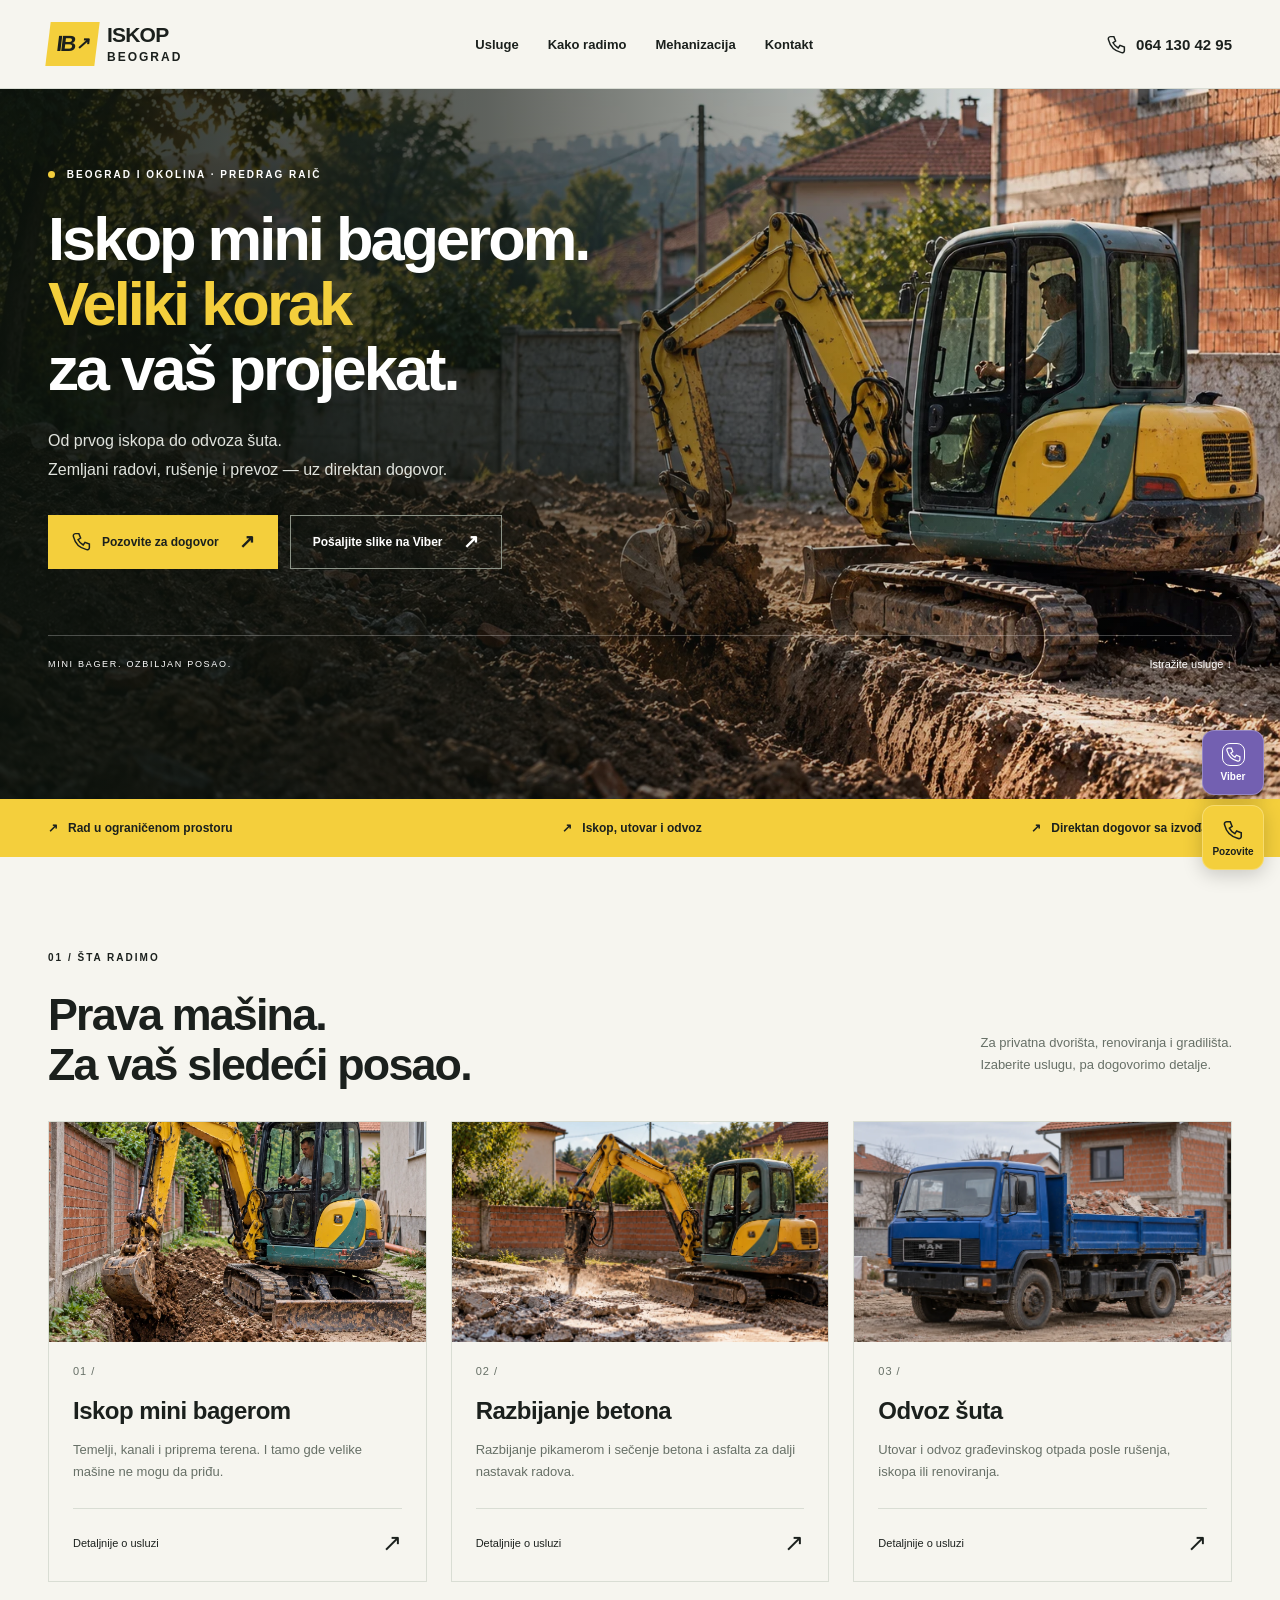
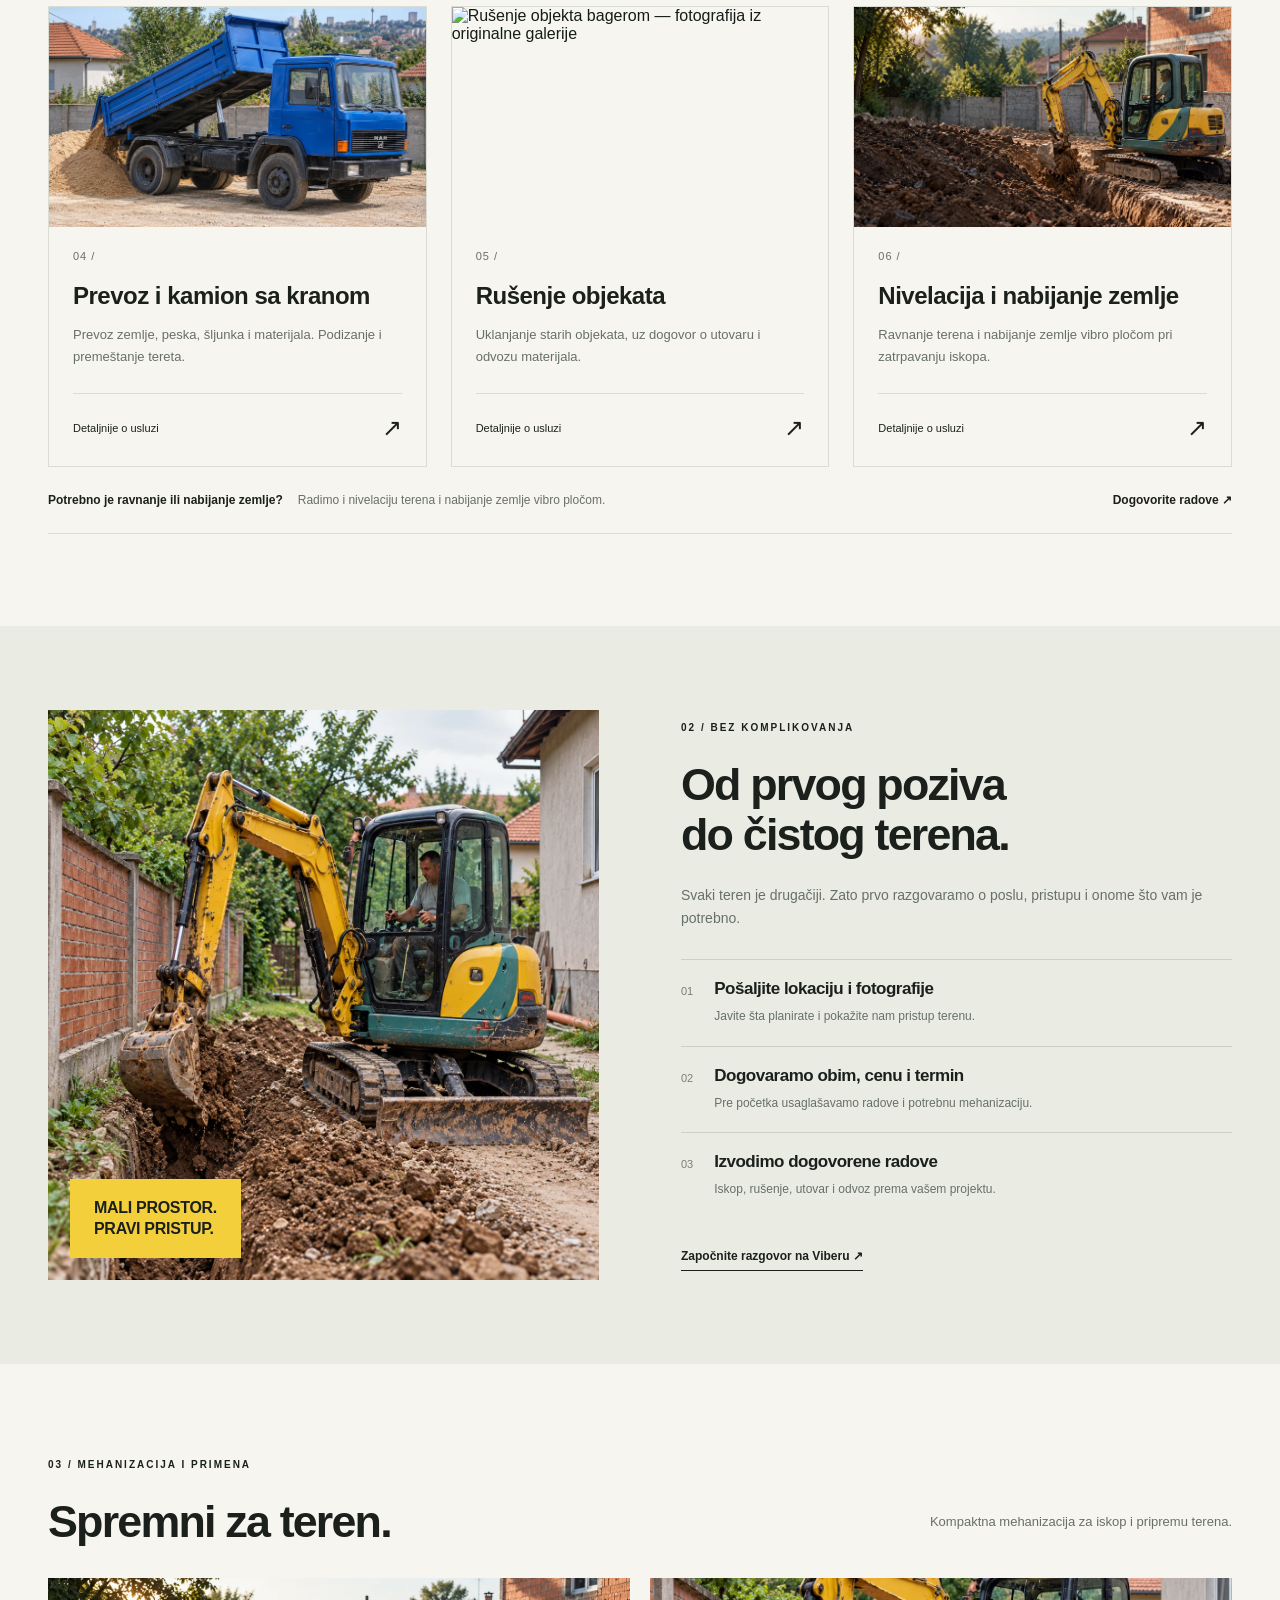
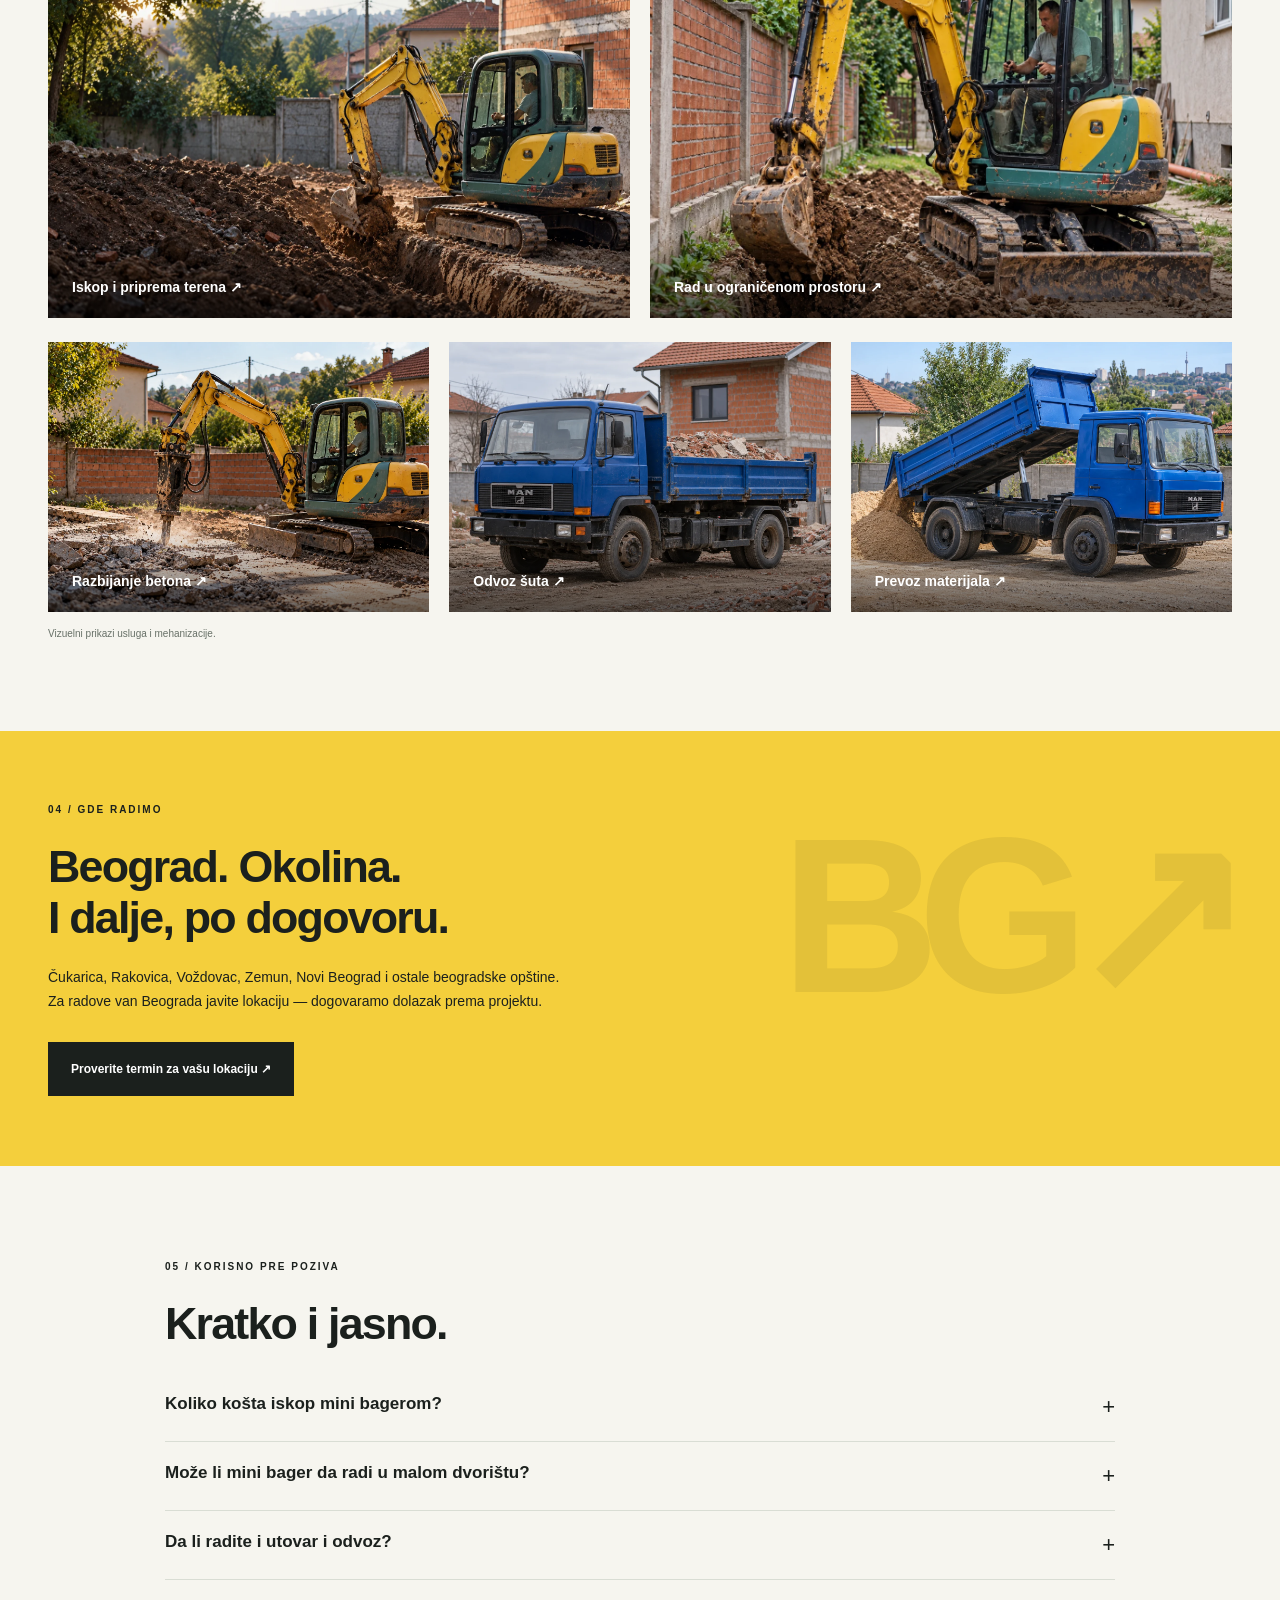
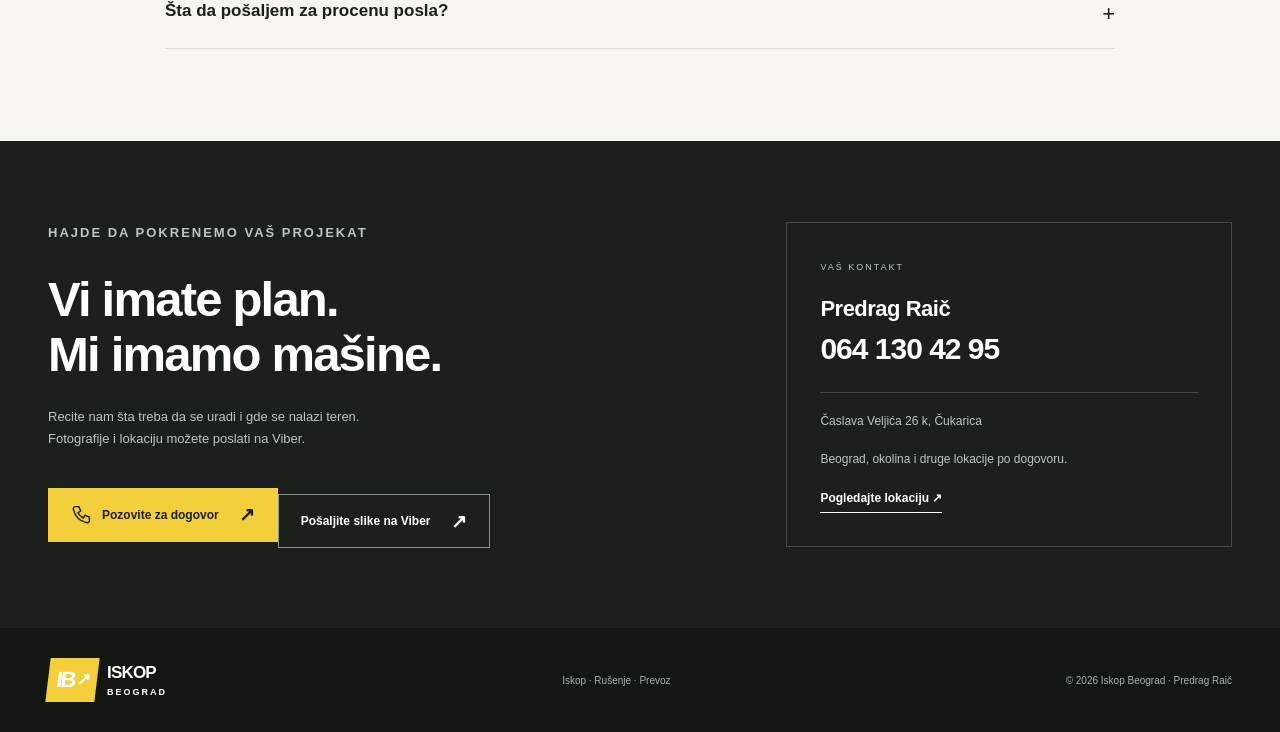
==== index.html @ fbf15d19 "Add complete Iskop Beograd website with service pages and equipment imagery" ====
<!doctype html><html lang="sr-Latn"><head><meta charset="UTF-8"><meta name="viewport" content="width=device-width,initial-scale=1"><meta name="theme-color" content="#181b19"><title>Iskop mini bagerom Beograd | Rušenje i odvoz šuta</title><meta name="description" content="Iskop mini bagerom, rušenje, razbijanje betona, odvoz šuta i prevoz. Predrag Raič — Beograd i okolina. Pozovite 064 130 42 95."><meta property="og:title" content="Iskop mini bagerom Beograd | Rušenje i odvoz šuta"><meta property="og:description" content="Iskop mini bagerom, rušenje, razbijanje betona, odvoz šuta i prevoz. Predrag Raič — Beograd i okolina. Pozovite 064 130 42 95."><meta property="og:type" content="website"><link rel="icon" href="./assets/favicon.svg" type="image/svg+xml"><link rel="stylesheet" href="./style.css"><script src="./app.js" defer></script><script type="application/ld+json">{"@context": "https://schema.org", "@type": "GeneralContractor", "name": "Iskop Beograd — Predrag Raič", "telephone": "+381641304295", "address": {"@type": "PostalAddress", "streetAddress": "Časlava Veljića 26 k", "addressLocality": "Beograd", "addressCountry": "RS"}, "areaServed": ["Beograd", "Okolina Beograda"], "description": "Iskop mini bagerom, rušenje, razbijanje betona, odvoz šuta i prevoz."}</script><link rel="canonical" href="https://emileros1971-blip.github.io/iskopbeograd/"><meta property="og:url" content="https://emileros1971-blip.github.io/iskopbeograd/"><meta property="og:image" content="https://emileros1971-blip.github.io/iskopbeograd/assets/iskop-hero.webp"></head><body><a class="skip" href="#main">Pređi na sadržaj</a><header><div class="wrap nav"><a class="logo" href="./" aria-label="Iskop Beograd — početna"><span class="mark">IB<span>↗</span></span><span>ISKOP<span>BEOGRAD</span></span></a><nav aria-label="Glavna navigacija"><a href="./#usluge">Usluge</a><a href="./#pristup">Kako radimo</a><a href="./#galerija">Mehanizacija</a><a href="./#kontakt">Kontakt</a></nav><a class="navphone" href="tel:+381641304295"><svg viewBox="0 0 24 24" fill="none" stroke="currentColor" stroke-width="1.7" aria-hidden="true"><path d="M5 3h4l2 5-3 2a15 15 0 0 0 6 6l2-3 5 2v4c0 2-2 3-4 2C9 19 5 15 3 7c-1-2 0-4 2-4Z"/></svg> 064 130 42 95</a><button class="menu" aria-expanded="false" aria-label="Otvori meni">☰</button></div></header><main id="main"><section class="hero"><img class="heroimg" src="./assets/iskop-hero.webp" alt="Žuti mini bager na terenu uz kuću od cigle" fetchpriority="high" width="1536" height="1024"><div class="heroshade"></div><div class="wrap herocopy"><p class="eyebrow"><span class="dot"></span> BEOGRAD I OKOLINA · PREDRAG RAIČ</p><h1>Iskop mini bagerom.<br><em>Veliki korak</em><br>za vaš projekat.</h1><p class="herodesc">Od prvog iskopa do odvoza šuta.<br>Zemljani radovi, rušenje i prevoz — uz direktan dogovor.</p><div class="actions"><a class="btn yellow" href="tel:+381641304295"><svg viewBox="0 0 24 24" fill="none" stroke="currentColor" stroke-width="1.7" aria-hidden="true"><path d="M5 3h4l2 5-3 2a15 15 0 0 0 6 6l2-3 5 2v4c0 2-2 3-4 2C9 19 5 15 3 7c-1-2 0-4 2-4Z"/></svg> Pozovite za dogovor <span>↗</span></a><a class="btn outline" href="viber://chat?number=%2B381641304295">Pošaljite slike na Viber <span>↗</span></a></div><div class="herobottom"><span>MINI BAGER. OZBILJAN POSAO.</span><a href="#usluge">Istražite usluge ↓</a></div></div></section><div class="trust"><div class="wrap"><span>↗ &nbsp; Rad u ograničenom prostoru</span><span>↗ &nbsp; Iskop, utovar i odvoz</span><span>↗ &nbsp; Direktan dogovor sa izvođačem</span></div></div><section id="usluge" class="section wrap"><div class="sectionhead"><div><p class="eyebrow">01 / ŠTA RADIMO</p><h2>Prava mašina.<br>Za vaš sledeći posao.</h2></div><p>Za privatna dvorišta, renoviranja i gradilišta.<br>Izaberite uslugu, pa dogovorimo detalje.</p></div><div class="services"><a class="service" href="./iskop-mini-bagerom/"><img class="serviceimage" src="./assets/iskop-detail.webp" alt="Mini bager za iskop u dvorištu" loading="lazy" width="900" height="600"><span class="num">01 /</span><h3>Iskop mini bagerom</h3><p>Temelji, kanali i priprema terena. I tamo gde velike mašine ne mogu da priđu.</p><span class="servicefoot">Detaljnije o usluzi <b>↗</b></span></a><a class="service" href="./rusenje-i-beton/"><img class="serviceimage" src="./assets/razbijanje-betona.webp" alt="Mini bager sa hidrauličnim čekićem za razbijanje betona" loading="lazy" width="900" height="600"><span class="num">02 /</span><h3>Razbijanje betona</h3><p>Razbijanje pikamerom i sečenje betona i asfalta za dalji nastavak radova.</p><span class="servicefoot">Detaljnije o usluzi <b>↗</b></span></a><a class="service" href="./odvoz-suta/"><img class="serviceimage" src="./assets/odvoz-suta.webp" alt="Plavi kiper kamion za odvoz šuta" loading="lazy" width="900" height="600"><span class="num">03 /</span><h3>Odvoz šuta</h3><p>Utovar i odvoz građevinskog otpada posle rušenja, iskopa ili renoviranja.</p><span class="servicefoot">Detaljnije o usluzi <b>↗</b></span></a><a class="service" href="./prevoz-i-kran/"><img class="serviceimage" src="./assets/prevoz-materijala.webp" alt="Plavi MAN kiper pri istovaru peska" loading="lazy" width="900" height="600"><span class="num">04 /</span><h3>Prevoz i kamion sa kranom</h3><p>Prevoz zemlje, peska, šljunka i materijala. Podizanje i premeštanje tereta.</p><span class="servicefoot">Detaljnije o usluzi <b>↗</b></span></a><a class="service" href="./rusenje-objekata/"><img class="serviceimage demolition-original" src="https://www.bagerbeograd.com/wp-content/uploads/2014/03/rusenje-objekata-bagerom.jpg" alt="Rušenje objekta bagerom — fotografija iz originalne galerije" loading="lazy" width="900" height="600"><span class="num">05 /</span><h3>Rušenje objekata</h3><p>Uklanjanje starih objekata, uz dogovor o utovaru i odvozu materijala.</p><span class="servicefoot">Detaljnije o usluzi <b>↗</b></span></a><a class="service" href="./nivelacija-i-nabijanje/"><img class="serviceimage" src="./assets/iskop-hero.webp" alt="Zemljani radovi i priprema terena mini bagerom" loading="lazy" width="900" height="600"><span class="num">06 /</span><h3>Nivelacija i nabijanje zemlje</h3><p>Ravnanje terena i nabijanje zemlje vibro pločom pri zatrpavanju iskopa.</p><span class="servicefoot">Detaljnije o usluzi <b>↗</b></span></a></div><div class="extra"><span>Potrebno je ravnanje ili nabijanje zemlje?</span><p>Radimo i nivelaciju terena i nabijanje zemlje vibro pločom.</p><a href="tel:+381641304295">Dogovorite radove ↗</a></div></section><section id="pristup" class="approach"><div class="wrap approachgrid"><div class="imageframe"><img src="./assets/iskop-detail.webp" alt="Kompaktni mini bager radi na iskopu u dvorištu" loading="lazy" width="1024" height="1024"><span class="imagebadge">MALI PROSTOR.<br>PRAVI PRISTUP.</span></div><div><p class="eyebrow">02 / BEZ KOMPLIKOVANJA</p><h2>Od prvog poziva<br>do čistog terena.</h2><p class="intro">Svaki teren je drugačiji. Zato prvo razgovaramo o poslu, pristupu i onome što vam je potrebno.</p><ol class="steps"><li><span>01</span><div><h3>Pošaljite lokaciju i fotografije</h3><p>Javite šta planirate i pokažite nam pristup terenu.</p></div></li><li><span>02</span><div><h3>Dogovaramo obim, cenu i termin</h3><p>Pre početka usaglašavamo radove i potrebnu mehanizaciju.</p></div></li><li><span>03</span><div><h3>Izvodimo dogovorene radove</h3><p>Iskop, rušenje, utovar i odvoz prema vašem projektu.</p></div></li></ol><a class="textlink" href="viber://chat?number=%2B381641304295">Započnite razgovor na Viberu ↗</a></div></div></section><section id="galerija" class="section wrap gallery"><div class="sectionhead"><div><p class="eyebrow">03 / MEHANIZACIJA I PRIMENA</p><h2>Spremni za teren.</h2></div><p>Kompaktna mehanizacija za iskop i pripremu terena.</p></div><div class="gallerygrid"><figure><button class="zoom" data-image="./assets/iskop-hero.webp" aria-label="Uvećajte sliku mini bagera"><img src="./assets/iskop-hero.webp" alt="Mini bager uz porodičnu kuću" loading="lazy" width="1536" height="1024"><span>Iskop i priprema terena ↗</span></button></figure><figure><button class="zoom" data-image="./assets/iskop-detail.webp" aria-label="Uvećajte sliku radova u dvorištu"><img src="./assets/iskop-detail.webp" alt="Rad mini bagerom u ograničenom prostoru" loading="lazy" width="1024" height="1024"><span>Rad u ograničenom prostoru ↗</span></button></figure><figure><button class="zoom" data-image="./assets/razbijanje-betona.webp" aria-label="Uvećajte: Razbijanje betona"><img src="./assets/razbijanje-betona.webp" alt="Mini bager sa hidrauličnim čekićem" loading="lazy" width="900" height="600"><span>Razbijanje betona ↗</span></button></figure><figure><button class="zoom" data-image="./assets/odvoz-suta.webp" aria-label="Uvećajte: Odvoz šuta"><img src="./assets/odvoz-suta.webp" alt="Plavi MAN kamion sa građevinskim šutom" loading="lazy" width="900" height="600"><span>Odvoz šuta ↗</span></button></figure><figure><button class="zoom" data-image="./assets/prevoz-materijala.webp" aria-label="Uvećajte: Prevoz materijala"><img src="./assets/prevoz-materijala.webp" alt="Plavi MAN kiper sa peskom" loading="lazy" width="900" height="600"><span>Prevoz materijala ↗</span></button></figure></div><small class="caption">Vizuelni prikazi usluga i mehanizacije.</small></section><section class="area"><div class="wrap"><p class="eyebrow">04 / GDE RADIMO</p><h2>Beograd. Okolina.<br>I dalje, po dogovoru.</h2><p>Čukarica, Rakovica, Voždovac, Zemun, Novi Beograd i ostale beogradske opštine.<br>Za radove van Beograda javite lokaciju — dogovaramo dolazak prema projektu.</p><a href="tel:+381641304295" class="btn dark">Proverite termin za vašu lokaciju ↗</a></div><span class="areagraph" aria-hidden="true">BG↗</span></section><section class="section wrap faq"><p class="eyebrow">05 / KORISNO PRE POZIVA</p><h2>Kratko i jasno.</h2><details><summary>Koliko košta iskop mini bagerom?</summary><p>Cena zavisi od obima radova, vrste tla, pristupa terenu i potrebe za odvozom. Pošaljite lokaciju i fotografije ili pozovite Predraga za dogovor.</p></details><details><summary>Može li mini bager da radi u malom dvorištu?</summary><p>Mini bager je namenjen i poslovima u ograničenom prostoru. Pre dogovora proveravamo širinu i visinu prolaza, teren i prostor za rad. Pošaljite fotografije i mere pristupa.</p></details><details><summary>Da li radite i utovar i odvoz?</summary><p>Da. Pored iskopa dogovaramo utovar, odvoz šuta i zemlje, kao i prevoz građevinskog materijala.</p></details><details><summary>Šta da pošaljem za procenu posla?</summary><p>Lokaciju, kratak opis radova, približne dimenzije i fotografije terena i prilaza. Ako postoje posebni zahtevi ili ograničenja, navedite ih u poruci.</p></details></section></main><dialog id="lightbox"><button class="close" aria-label="Zatvorite sliku">×</button><img alt="Uvećan prikaz mehanizacije"></dialog><section id="kontakt" class="contact"><div class="wrap contactgrid"><div><p class="eyebrow">HAJDE DA POKRENEMO VAŠ PROJEKAT</p><h2>Vi imate plan.<br>Mi imamo mašine.</h2><p>Recite nam šta treba da se uradi i gde se nalazi teren.<br>Fotografije i lokaciju možete poslati na Viber.</p><a class="btn yellow" href="tel:+381641304295"><svg viewBox="0 0 24 24" fill="none" stroke="currentColor" stroke-width="1.7" aria-hidden="true"><path d="M5 3h4l2 5-3 2a15 15 0 0 0 6 6l2-3 5 2v4c0 2-2 3-4 2C9 19 5 15 3 7c-1-2 0-4 2-4Z"/></svg> Pozovite za dogovor <span>↗</span></a><a class="btn outline" href="viber://chat?number=%2B381641304295">Pošaljite slike na Viber <span>↗</span></a></div><div class="contactcard"><span>VAŠ KONTAKT</span><h3>Predrag Raič</h3><a class="bigphone" href="tel:+381641304295">064 130 42 95</a><div class="line"></div><p>Časlava Veljića 26 k, Čukarica</p><p>Beograd, okolina i druge lokacije po dogovoru.</p><a class="textlink" target="_blank" rel="noopener" href="https://www.google.com/maps/search/?api=1&query=%C4%8Caslava+Velji%C4%87a+26k+Beograd">Pogledajte lokaciju ↗</a></div></div></section><footer><div class="wrap foot"><a class="logo" href="./" aria-label="Iskop Beograd — početna"><span class="mark">IB<span>↗</span></span><span>ISKOP<span>BEOGRAD</span></span></a><p>Iskop · Rušenje · Prevoz</p><small>© 2026 Iskop Beograd · Predrag Raič</small></div></footer><aside class="floating" aria-label="Brzi kontakt"><a href="viber://chat?number=%2B381641304295" class="viber" aria-label="Pošaljite poruku na Viber"><span class="bubble"><svg viewBox="0 0 24 24" fill="none" stroke="currentColor" stroke-width="1.7" aria-hidden="true"><path d="M5 3h4l2 5-3 2a15 15 0 0 0 6 6l2-3 5 2v4c0 2-2 3-4 2C9 19 5 15 3 7c-1-2 0-4 2-4Z"/></svg></span><span>Viber</span></a><a href="tel:+381641304295" class="call" aria-label="Pozovite 064 130 42 95"><svg viewBox="0 0 24 24" fill="none" stroke="currentColor" stroke-width="1.7" aria-hidden="true"><path d="M5 3h4l2 5-3 2a15 15 0 0 0 6 6l2-3 5 2v4c0 2-2 3-4 2C9 19 5 15 3 7c-1-2 0-4 2-4Z"/></svg><span>Pozovite</span></a></aside></body></html>
---- style.css ----
:root{--ink:#1b201d;--yellow:#f4cf3c;--muted:#677067;--paper:#f6f5ef;--line:#d9ddd4}*{box-sizing:border-box}html{scroll-behavior:smooth;scroll-padding-top:92px}body{margin:0;background:var(--paper);color:var(--ink);font-family:Arial,Helvetica,sans-serif;-webkit-font-smoothing:antialiased}a{color:inherit;text-decoration:none}button{font:inherit;cursor:pointer}img{max-width:100%;display:block}svg{width:21px;height:21px;flex-shrink:0}a,button,summary{-webkit-tap-highlight-color:transparent}a:focus-visible,button:focus-visible,summary:focus-visible{outline:3px solid #9167dc;outline-offset:5px}.wrap{width:min(1200px,calc(100% - 96px));margin:auto}.skip{position:fixed;top:-100px;background:var(--yellow);padding:15px;z-index:100}.skip:focus{top:10px}header{background:var(--paper);position:sticky;top:0;z-index:20;border-bottom:1px solid var(--line)}.nav{height:88px;display:flex;align-items:center;justify-content:space-between;gap:25px}.logo{display:flex;align-items:center;gap:10px;font-weight:900;font-size:21px;line-height:.95;letter-spacing:-.8px}.logo>span:last-child>span{display:block;font-size:12px;letter-spacing:2px;margin-top:7px}.mark{background:var(--yellow);height:44px;width:49px;display:flex;align-items:center;justify-content:center;font-size:22px;letter-spacing:-2px;transform:skew(-7deg)}.mark span{font-size:17px;margin-left:2px}.nav nav{display:flex;gap:29px;font-size:13px;font-weight:600}.nav nav a:hover{border-bottom:2px solid var(--ink)}.navphone{display:flex;align-items:center;gap:9px;font-weight:bold;font-size:15px}.menu{display:none}.hero{position:relative;background:#232923;color:white;min-height:710px;overflow:hidden}.heroimg{position:absolute;width:100%;height:100%;object-fit:cover;object-position:center 53%}.heroshade{position:absolute;inset:0;background:linear-gradient(90deg,rgba(12,19,13,.88),rgba(13,19,14,.65) 38%,rgba(13,19,14,.06) 80%)}.herocopy{position:relative;padding-top:77px;padding-bottom:28px}.eyebrow{font-size:10px;letter-spacing:2px;font-weight:700;line-height:1.8;margin:0 0 22px}.dot{display:inline-block;background:var(--yellow);width:7px;height:7px;border-radius:50%;margin-right:7px}h1{font-size:clamp(44px,4.8vw,70px);line-height:1.06;letter-spacing:-3px;margin:0 0 26px;font-weight:800}h1 em{color:var(--yellow);font-style:normal}h2{font-size:clamp(32px,3.5vw,47px);line-height:1.12;letter-spacing:-1.8px;margin:0 0 24px}h3{letter-spacing:-.5px}p{line-height:1.7}.herodesc{color:#e0e3dd;font-size:16px;line-height:1.8;margin-bottom:30px}.actions{display:flex;gap:12px;flex-wrap:wrap}.btn{display:inline-flex;gap:10px;align-items:center;justify-content:center;min-height:54px;padding:0 22px;font-size:12px;font-weight:700;border:1px solid transparent;transition:transform .2s,background .2s}.btn:hover{transform:translateY(-3px)}.btn>span{margin-left:10px;font-size:19px}.yellow{background:var(--yellow);color:var(--ink)}.outline{border-color:#8c9488;color:white;background:#1b201d30}.herobottom{display:flex;align-items:center;justify-content:space-between;border-top:1px solid #ffffff40;margin-top:66px;padding-top:22px;font-size:9px;letter-spacing:1.7px}.herobottom a{font-size:11px;letter-spacing:0}.trust{background:var(--yellow);padding:22px 0}.trust>.wrap{display:flex;justify-content:space-between;font-size:12px;font-weight:bold}.section{padding-top:92px;padding-bottom:92px}.sectionhead{display:flex;justify-content:space-between;align-items:end;margin-bottom:32px;gap:30px}.sectionhead p:last-child{color:var(--muted);font-size:13px;max-width:350px}.sectionhead h2{margin-bottom:0}.services{display:grid;grid-template-columns:repeat(4,1fr);border:1px solid var(--line)}.service{padding:30px 25px 20px;display:flex;flex-direction:column;border-right:1px solid var(--line);min-height:290px;transition:background .2s}.service:last-child{border:0}.service:hover{background:#eeeadb}.num{font-size:11px;color:var(--muted);letter-spacing:1px}.service h3{font-size:24px;line-height:1.15;margin:32px 0 14px}.service p{font-size:13px;color:var(--muted);margin:0 0 28px}.servicefoot{margin-top:auto;border-top:1px solid var(--line);padding-top:20px;font-size:11px;display:flex;align-items:center;justify-content:space-between}.servicefoot b{font-size:24px;font-weight:400}.extra{display:flex;gap:15px;align-items:center;border-bottom:1px solid var(--line);padding:23px 0;font-size:12px}.extra span{font-weight:bold}.extra p{color:var(--muted);margin:0}.extra a{margin-left:auto;white-space:nowrap;font-weight:bold}.approach{padding:84px 0;background:#eaece4}.approachgrid{display:grid;grid-template-columns:1fr 1fr;gap:82px;align-items:center}.imageframe{position:relative}.imageframe img{height:570px;width:100%;object-fit:cover}.imagebadge{position:absolute;bottom:22px;left:22px;padding:19px 24px;background:var(--yellow);font-size:16px;font-weight:800;line-height:1.3;letter-spacing:-.3px}.intro{font-size:14px;color:var(--muted)}.steps{padding:0;list-style:none;margin:28px 0}.steps li{display:flex;gap:21px;border-top:1px solid #ccd1c6;padding:19px 0}.steps li>span{font-size:11px;margin-top:6px;color:#77806f}.steps h3{font-size:17px;margin:0 0 7px}.steps p{font-size:12px;color:var(--muted);margin:0}.textlink{font-size:12px;font-weight:700;border-bottom:1px solid;padding-bottom:7px;display:inline-block}.gallerygrid{display:grid;grid-template-columns:1.5fr 1fr;gap:20px}figure{margin:0}.zoom{padding:0;border:0;width:100%;text-align:left;background:transparent;position:relative;overflow:hidden}.zoom img{width:100%;height:350px;object-fit:cover;transition:transform .5s}.zoom:hover img{transform:scale(1.04)}.zoom>span{position:absolute;left:0;right:0;bottom:0;padding:45px 24px 23px;color:white;font-weight:bold;background:linear-gradient(transparent,#0009);font-size:14px}.caption{display:block;font-size:10px;color:var(--muted);margin-top:12px}.area{background:var(--yellow);padding:70px 0;position:relative;overflow:hidden}.area>.wrap{position:relative;z-index:1}.area p:not(.eyebrow){font-size:14px;max-width:670px}.dark{background:var(--ink);color:white;margin-top:15px}.areagraph{position:absolute;right:4%;top:42px;font-size:220px;font-weight:900;letter-spacing:-22px;color:#1b201d13;line-height:1.3}.faq{max-width:950px}.faq details{border-bottom:1px solid var(--line);padding:21px 0}.faq summary{font-size:17px;font-weight:600;cursor:pointer;list-style:none;display:flex;justify-content:space-between;gap:20px}.faq summary:after{content:'+';font-size:22px;font-weight:400}.faq details[open] summary:after{content:'−'}.faq details p{font-size:14px;color:var(--muted);max-width:730px}.contact{background:var(--ink);color:white;padding:80px 0}.contactgrid{display:grid;grid-template-columns:1.5fr 1fr;gap:70px;align-items:center}.contact h2{font-size:49px}.contact p{font-size:13px;color:#bec6bc;margin-bottom:28px}.contact .outline{margin-top:10px}.contact .yellow{margin-top:10px}.contactcard{border:1px solid #ffffff30;padding:33px}.contactcard>span{font-size:9px;letter-spacing:2px;color:#bdc5b9}.contactcard h3{font-size:22px;margin-bottom:10px}.bigphone{display:block;font-size:30px;font-weight:700;letter-spacing:-1px}.contactcard .line{border-top:1px solid #ffffff30;margin-top:26px}.contactcard p{margin:18px 0;font-size:12px}footer{background:#131714;color:white;padding:30px 0}.foot{display:flex;align-items:center;justify-content:space-between;gap:20px}.foot p,.foot small{font-size:10px;color:#aab4a6}.foot .logo{font-size:17px}.foot .logo>span:last-child>span{font-size:9px}.floating{position:fixed;right:16px;bottom:30px;display:flex;flex-direction:column;gap:10px;z-index:30}.floating>a{box-shadow:0 4px 20px #0003;min-width:62px;height:65px;display:flex;flex-direction:column;align-items:center;justify-content:center;gap:5px;border:1px solid #ffffff40;border-radius:12px;font-size:10px;font-weight:700}.floating svg{width:22px;height:22px}.viber{background:#7360b1;color:white}.call{background:var(--yellow);color:var(--ink)}.bubble{border:1.5px solid white;border-radius:8px;padding:2px;display:flex}.bubble svg{width:17px;height:17px}.detailhero{padding-top:48px;padding-bottom:70px}.back{display:inline-block;font-size:12px;margin-bottom:46px;color:var(--muted)}.detailhero h1{max-width:950px;font-size:clamp(40px,5vw,65px)}.detailhero>p:not(.eyebrow){max-width:700px;color:var(--muted);font-size:17px}.detailhero .outline{background:var(--ink)}.detailcontent{display:grid;grid-template-columns:2fr 1fr;gap:90px;padding-bottom:85px}.detailcontent h2{font-size:30px}.detailcontent li{padding:10px 0;line-height:1.5}.detailcontent ul{padding-left:20px}.detailcontent p{font-size:14px;color:var(--muted)}.detailcontent aside{padding:30px;background:#eaece4;align-self:start}.detailcontent aside .textlink{margin-top:25px}dialog{background:transparent;border:0;padding:40px;max-width:95vw;max-height:95vh}dialog::backdrop{background:#000d}dialog img{max-height:80vh;max-width:85vw;object-fit:contain}.close{position:absolute;top:0;right:5px;color:white;background:none;border:0;font-size:35px}@media(min-width:1600px){.heroimg{object-position:center 57%}}@media(max-width:1000px){.wrap{width:calc(100% - 64px)}.nav nav{gap:16px}.navphone{font-size:13px}.services{grid-template-columns:repeat(2,1fr)}.service:nth-child(2){border-right:0}.service:nth-child(-n+2){border-bottom:1px solid var(--line)}.extra{flex-wrap:wrap}.extra a{margin-left:0}.approachgrid{gap:40px}.contactgrid{gap:32px}.contact h2{font-size:40px}.contact .btn{padding:0 16px}.heroimg{object-position:62% center}}@media(max-width:700px){.wrap{width:calc(100% - 40px)}.nav{height:73px;gap:12px}.logo{font-size:18px}.mark{height:38px;width:40px;font-size:20px}.logo>span:last-child>span{font-size:9px}.navphone{margin-left:auto;font-size:12px;gap:4px}.navphone svg{width:16px}.menu{display:block;border:1px solid var(--line);background:transparent;padding:6px 9px;font-size:18px}.nav nav{display:none;position:absolute;top:73px;left:0;right:0;background:var(--paper);padding:25px;box-shadow:0 12px 16px #0002}.nav nav.open{display:flex;flex-direction:column;gap:24px}.hero{min-height:790px}.heroimg{object-position:66% center}.heroshade{background:linear-gradient(90deg,#101b13cb,#101b1370),linear-gradient(0deg,#101b13a0,transparent 60%)}.herocopy{padding-top:54px}.eyebrow{font-size:9px;letter-spacing:1.5px}h1{font-size:45px;letter-spacing:-2px;line-height:1.1}.herodesc{font-size:14px}.actions{flex-direction:column;align-items:flex-start;gap:10px}.btn{min-height:52px;font-size:12px}.hero .btn{min-width:245px}.herobottom{margin-top:80px;gap:20px;font-size:8px;line-height:1.5}.trust{padding:20px 0}.trust>.wrap{gap:12px;flex-direction:column;font-size:11px}.section{padding-top:60px;padding-bottom:60px}.sectionhead{display:block}.sectionhead p:last-child{margin-top:22px}h2{font-size:35px;letter-spacing:-1.3px}.services{grid-template-columns:1fr}.service{border-right:0;border-bottom:1px solid var(--line);padding:25px;min-height:250px}.service h3{margin-top:20px;font-size:26px}.service p{max-width:290px}.extra{display:block;line-height:1.8}.extra p{margin:8px 0}.approach{padding:50px 0}.approachgrid{grid-template-columns:1fr;gap:35px}.imageframe img{height:400px}.gallerygrid{grid-template-columns:1fr}.zoom img{height:290px}.area{padding:55px 0}.area p:not(.eyebrow){font-size:13px}.areagraph{font-size:160px;top:100px;right:-50px}.contactgrid{grid-template-columns:1fr;gap:35px}.contact{padding:55px 0 70px}.contact h2{font-size:38px}.contactcard{padding:25px}.foot{align-items:flex-start;flex-direction:column;gap:12px}.foot p{margin:0}.floating{right:10px;bottom:16px;gap:8px}.floating>a{min-width:55px;height:58px;border-radius:10px}.detailhero{padding-top:30px;padding-bottom:45px}.detailhero h1{font-size:40px}.detailcontent{grid-template-columns:1fr;gap:30px;padding-bottom:55px}.detailcontent aside{margin-right:45px}.bigphone{font-size:27px}.faq summary{font-size:15px;padding-right:35px}}@media(prefers-reduced-motion:reduce){html{scroll-behavior:auto}*,*:before,*:after{transition:none!important;animation:none!important}}
@media(max-width:700px){.herobottom{padding-right:55px;gap:10px}.herobottom a{font-size:10px;max-width:90px}}
/* Service imagery */
.services{grid-template-columns:repeat(3,1fr);border:0;gap:24px}.service{padding:0 0 24px;border:1px solid var(--line)!important;min-height:430px;overflow:hidden}.serviceimage{width:100%;height:220px;object-fit:cover;transition:transform .4s}.service:hover .serviceimage{transform:scale(1.025)}.service .num{margin:23px 24px 0}.service h3{margin:20px 24px 14px}.service p{margin:0 24px 25px}.servicefoot{margin: auto 24px 0}.gallerygrid{grid-template-columns:repeat(6,1fr)}.gallerygrid figure{grid-column:span 2}.gallerygrid figure:nth-child(-n+2){grid-column:span 3}.gallerygrid .zoom img{height:270px}.gallerygrid figure:nth-child(-n+2) img{height:340px}.detailphoto{margin-bottom:60px}.detailphoto .zoom img{height:490px;object-position:center}.detailphoto .zoom>span{font-size:17px}@media(max-width:1000px){.services{grid-template-columns:repeat(2,1fr)}.gallerygrid{grid-template-columns:repeat(2,1fr)}.gallerygrid figure,.gallerygrid figure:nth-child(-n+2){grid-column:auto}.gallerygrid .zoom img,.gallerygrid figure:nth-child(-n+2) img{height:280px}.gallerygrid figure:last-child{grid-column:span 2}}@media(max-width:700px){.services{grid-template-columns:1fr;gap:20px}.service{min-height:410px}.serviceimage{height:240px}.service p{max-width:none}.gallerygrid{grid-template-columns:1fr}.gallerygrid figure,.gallerygrid figure:nth-child(-n+2),.gallerygrid figure:last-child{grid-column:auto}.gallerygrid .zoom img,.gallerygrid figure:nth-child(-n+2) img{height:270px}.detailphoto .zoom img{height:310px}.detailphoto{margin-bottom:40px}.detailphoto .zoom>span{font-size:13px}}

/* Original building-demolition photograph: gentle display enhancement. */
.demolition-original,.demolition-photo img{filter:contrast(1.06) saturate(1.05) brightness(1.03)}.demolition-photo .zoom{background:#20241f}.demolition-photo .zoom img{object-fit:contain}
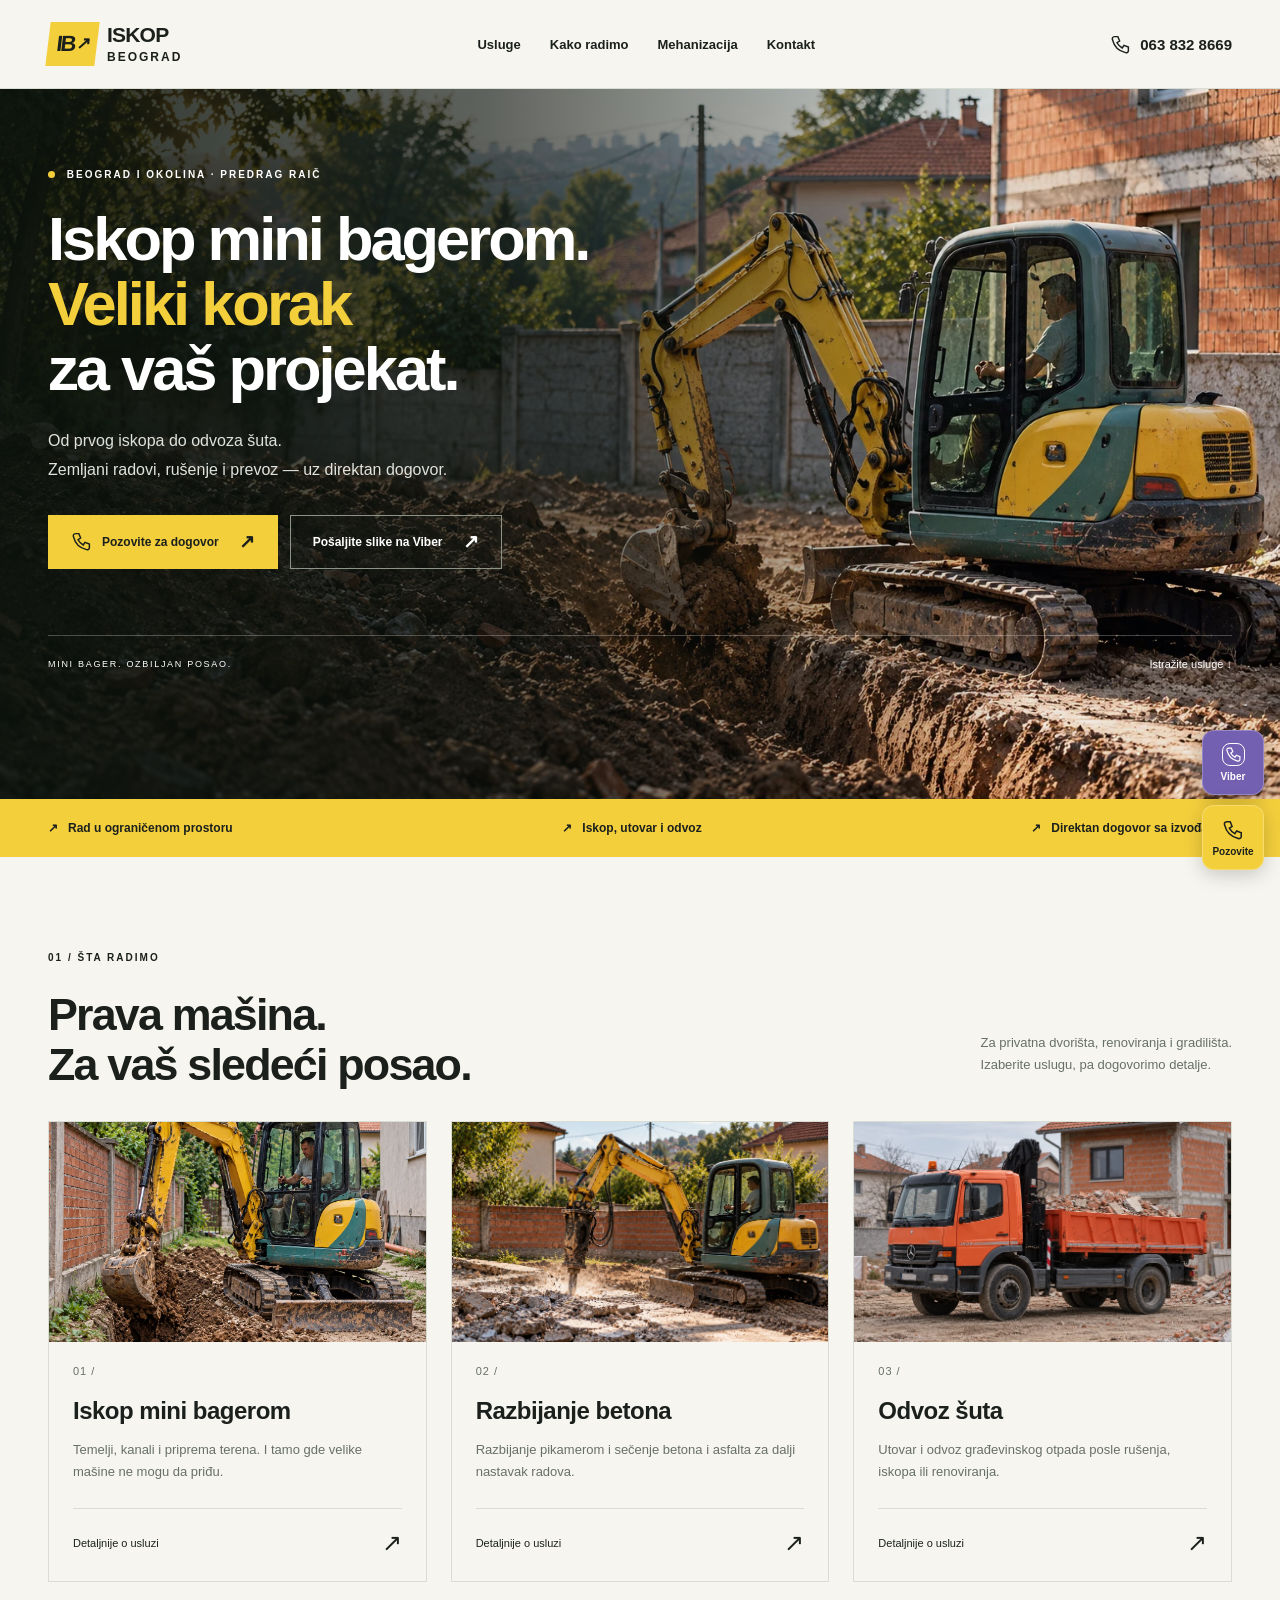
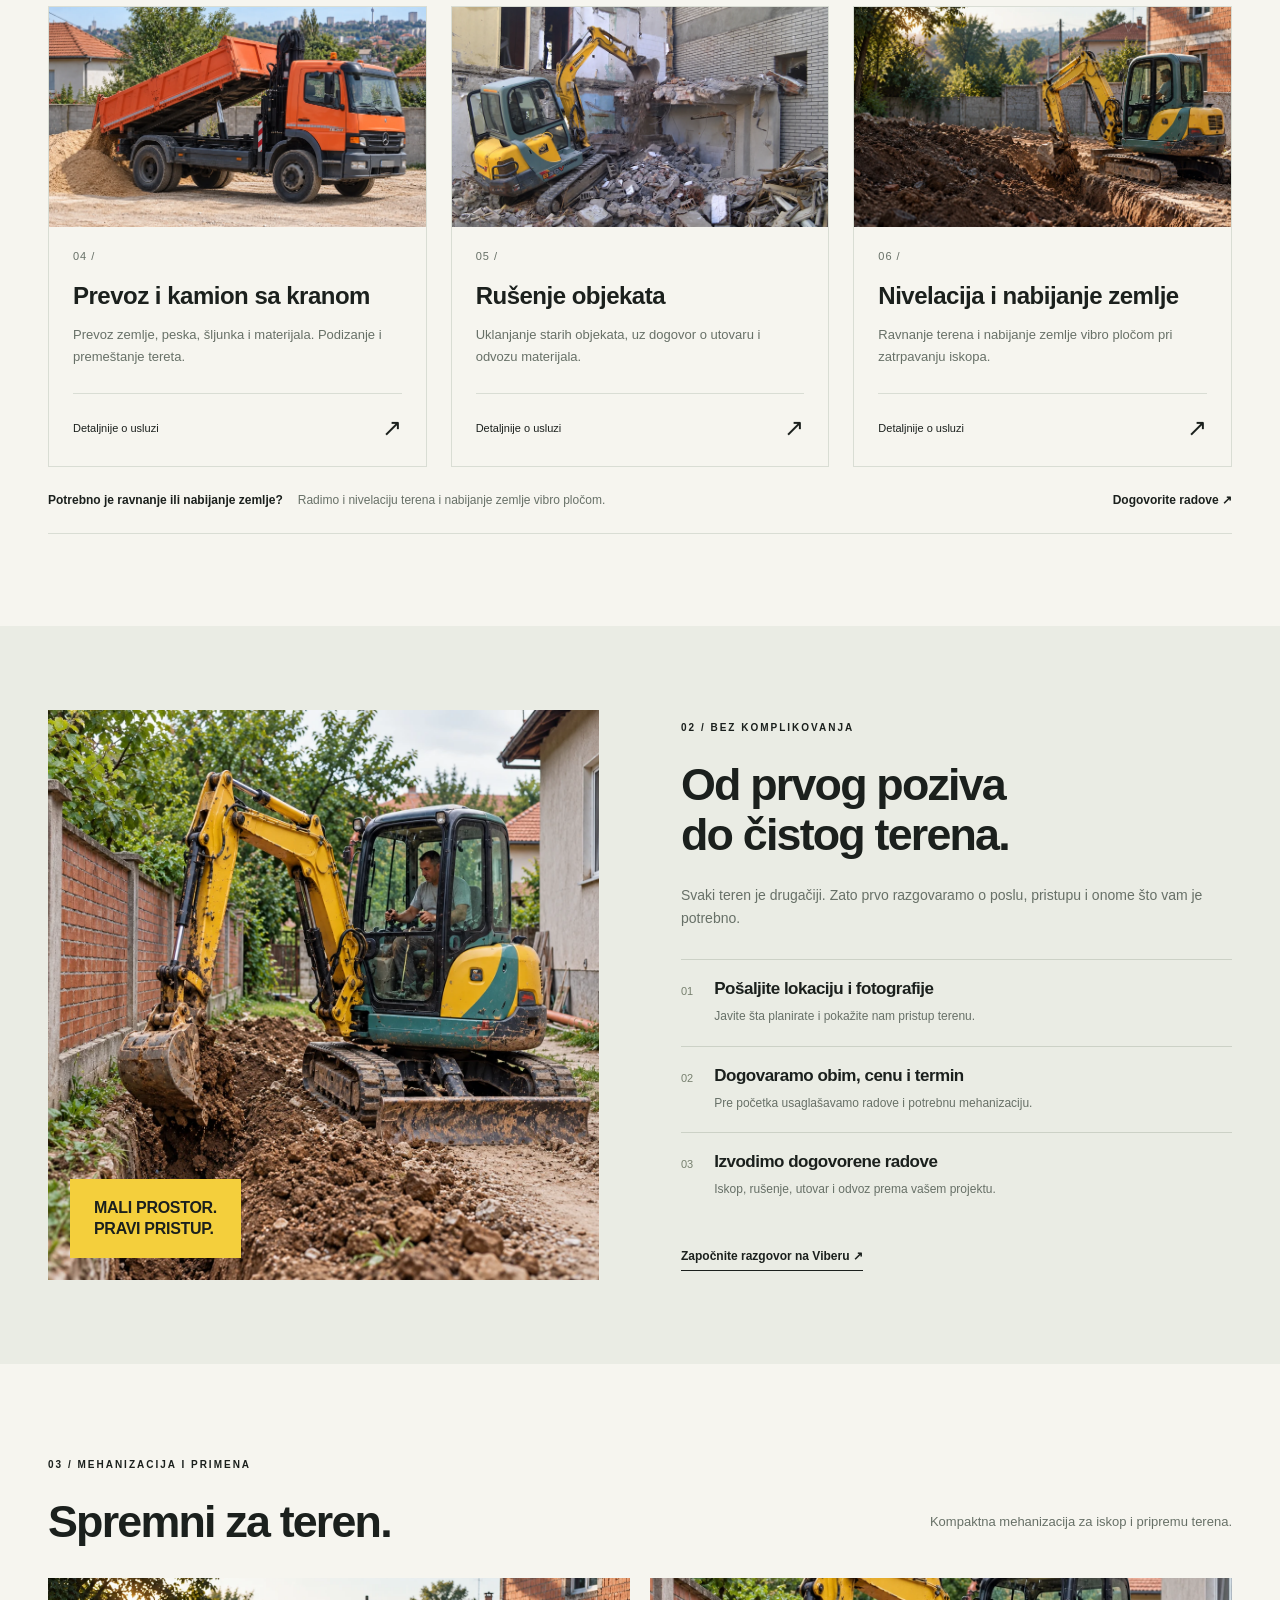
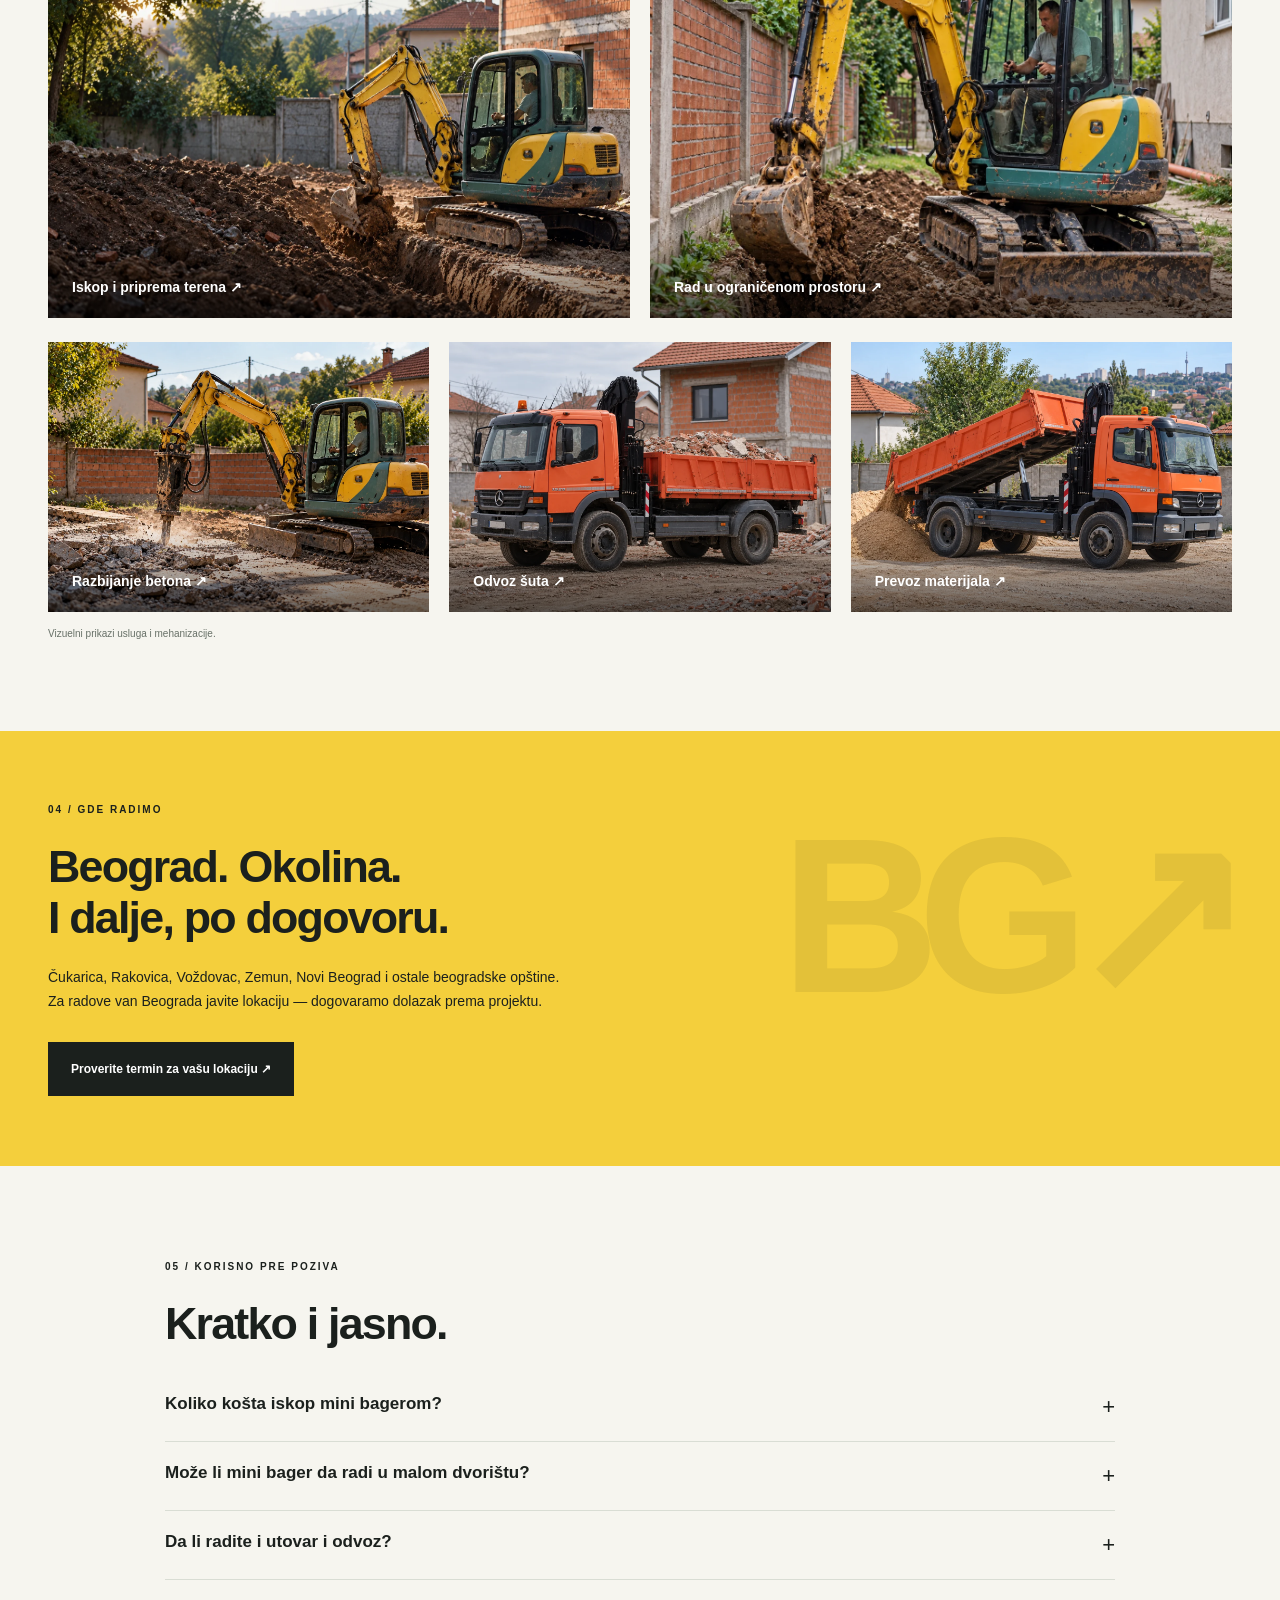
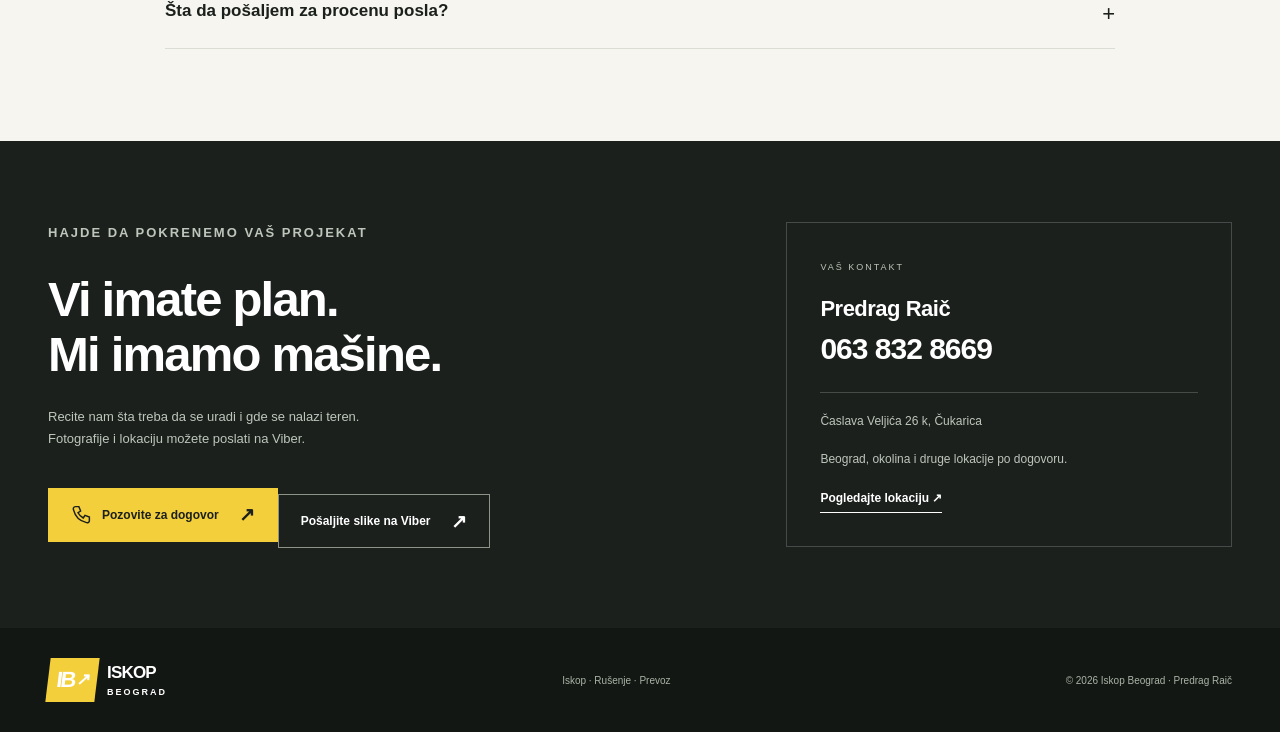
==== commit c38acfe9: "Update contact number, match current orange Mercedes truck, and harmonize demolition excavator yello" ====
--- a/index.html
+++ b/index.html
@@ -1 +1 @@
-<!doctype html><html lang="sr-Latn"><head><meta charset="UTF-8"><meta name="viewport" content="width=device-width,initial-scale=1"><meta name="theme-color" content="#181b19"><title>Iskop mini bagerom Beograd | Rušenje i odvoz šuta</title><meta name="description" content="Iskop mini bagerom, rušenje, razbijanje betona, odvoz šuta i prevoz. Predrag Raič — Beograd i okolina. Pozovite 064 130 42 95."><meta property="og:title" content="Iskop mini bagerom Beograd | Rušenje i odvoz šuta"><meta property="og:description" content="Iskop mini bagerom, rušenje, razbijanje betona, odvoz šuta i prevoz. Predrag Raič — Beograd i okolina. Pozovite 064 130 42 95."><meta property="og:type" content="website"><link rel="icon" href="./assets/favicon.svg" type="image/svg+xml"><link rel="stylesheet" href="./style.css"><script src="./app.js" defer></script><script type="application/ld+json">{"@context": "https://schema.org", "@type": "GeneralContractor", "name": "Iskop Beograd — Predrag Raič", "telephone": "+381641304295", "address": {"@type": "PostalAddress", "streetAddress": "Časlava Veljića 26 k", "addressLocality": "Beograd", "addressCountry": "RS"}, "areaServed": ["Beograd", "Okolina Beograda"], "description": "Iskop mini bagerom, rušenje, razbijanje betona, odvoz šuta i prevoz."}</script><link rel="canonical" href="https://emileros1971-blip.github.io/iskopbeograd/"><meta property="og:url" content="https://emileros1971-blip.github.io/iskopbeograd/"><meta property="og:image" content="https://emileros1971-blip.github.io/iskopbeograd/assets/iskop-hero.webp"></head><body><a class="skip" href="#main">Pređi na sadržaj</a><header><div class="wrap nav"><a class="logo" href="./" aria-label="Iskop Beograd — početna"><span class="mark">IB<span>↗</span></span><span>ISKOP<span>BEOGRAD</span></span></a><nav aria-label="Glavna navigacija"><a href="./#usluge">Usluge</a><a href="./#pristup">Kako radimo</a><a href="./#galerija">Mehanizacija</a><a href="./#kontakt">Kontakt</a></nav><a class="navphone" href="tel:+381641304295"><svg viewBox="0 0 24 24" fill="none" stroke="currentColor" stroke-width="1.7" aria-hidden="true"><path d="M5 3h4l2 5-3 2a15 15 0 0 0 6 6l2-3 5 2v4c0 2-2 3-4 2C9 19 5 15 3 7c-1-2 0-4 2-4Z"/></svg> 064 130 42 95</a><button class="menu" aria-expanded="false" aria-label="Otvori meni">☰</button></div></header><main id="main"><section class="hero"><img class="heroimg" src="./assets/iskop-hero.webp" alt="Žuti mini bager na terenu uz kuću od cigle" fetchpriority="high" width="1536" height="1024"><div class="heroshade"></div><div class="wrap herocopy"><p class="eyebrow"><span class="dot"></span> BEOGRAD I OKOLINA · PREDRAG RAIČ</p><h1>Iskop mini bagerom.<br><em>Veliki korak</em><br>za vaš projekat.</h1><p class="herodesc">Od prvog iskopa do odvoza šuta.<br>Zemljani radovi, rušenje i prevoz — uz direktan dogovor.</p><div class="actions"><a class="btn yellow" href="tel:+381641304295"><svg viewBox="0 0 24 24" fill="none" stroke="currentColor" stroke-width="1.7" aria-hidden="true"><path d="M5 3h4l2 5-3 2a15 15 0 0 0 6 6l2-3 5 2v4c0 2-2 3-4 2C9 19 5 15 3 7c-1-2 0-4 2-4Z"/></svg> Pozovite za dogovor <span>↗</span></a><a class="btn outline" href="viber://chat?number=%2B381641304295">Pošaljite slike na Viber <span>↗</span></a></div><div class="herobottom"><span>MINI BAGER. OZBILJAN POSAO.</span><a href="#usluge">Istražite usluge ↓</a></div></div></section><div class="trust"><div class="wrap"><span>↗ &nbsp; Rad u ograničenom prostoru</span><span>↗ &nbsp; Iskop, utovar i odvoz</span><span>↗ &nbsp; Direktan dogovor sa izvođačem</span></div></div><section id="usluge" class="section wrap"><div class="sectionhead"><div><p class="eyebrow">01 / ŠTA RADIMO</p><h2>Prava mašina.<br>Za vaš sledeći posao.</h2></div><p>Za privatna dvorišta, renoviranja i gradilišta.<br>Izaberite uslugu, pa dogovorimo detalje.</p></div><div class="services"><a class="service" href="./iskop-mini-bagerom/"><img class="serviceimage" src="./assets/iskop-detail.webp" alt="Mini bager za iskop u dvorištu" loading="lazy" width="900" height="600"><span class="num">01 /</span><h3>Iskop mini bagerom</h3><p>Temelji, kanali i priprema terena. I tamo gde velike mašine ne mogu da priđu.</p><span class="servicefoot">Detaljnije o usluzi <b>↗</b></span></a><a class="service" href="./rusenje-i-beton/"><img class="serviceimage" src="./assets/razbijanje-betona.webp" alt="Mini bager sa hidrauličnim čekićem za razbijanje betona" loading="lazy" width="900" height="600"><span class="num">02 /</span><h3>Razbijanje betona</h3><p>Razbijanje pikamerom i sečenje betona i asfalta za dalji nastavak radova.</p><span class="servicefoot">Detaljnije o usluzi <b>↗</b></span></a><a class="service" href="./odvoz-suta/"><img class="serviceimage" src="./assets/odvoz-suta.webp" alt="Plavi kiper kamion za odvoz šuta" loading="lazy" width="900" height="600"><span class="num">03 /</span><h3>Odvoz šuta</h3><p>Utovar i odvoz građevinskog otpada posle rušenja, iskopa ili renoviranja.</p><span class="servicefoot">Detaljnije o usluzi <b>↗</b></span></a><a class="service" href="./prevoz-i-kran/"><img class="serviceimage" src="./assets/prevoz-materijala.webp" alt="Plavi MAN kiper pri istovaru peska" loading="lazy" width="900" height="600"><span class="num">04 /</span><h3>Prevoz i kamion sa kranom</h3><p>Prevoz zemlje, peska, šljunka i materijala. Podizanje i premeštanje tereta.</p><span class="servicefoot">Detaljnije o usluzi <b>↗</b></span></a><a class="service" href="./rusenje-objekata/"><img class="serviceimage demolition-original" src="https://www.bagerbeograd.com/wp-content/uploads/2014/03/rusenje-objekata-bagerom.jpg" alt="Rušenje objekta bagerom — fotografija iz originalne galerije" loading="lazy" width="900" height="600"><span class="num">05 /</span><h3>Rušenje objekata</h3><p>Uklanjanje starih objekata, uz dogovor o utovaru i odvozu materijala.</p><span class="servicefoot">Detaljnije o usluzi <b>↗</b></span></a><a class="service" href="./nivelacija-i-nabijanje/"><img class="serviceimage" src="./assets/iskop-hero.webp" alt="Zemljani radovi i priprema terena mini bagerom" loading="lazy" width="900" height="600"><span class="num">06 /</span><h3>Nivelacija i nabijanje zemlje</h3><p>Ravnanje terena i nabijanje zemlje vibro pločom pri zatrpavanju iskopa.</p><span class="servicefoot">Detaljnije o usluzi <b>↗</b></span></a></div><div class="extra"><span>Potrebno je ravnanje ili nabijanje zemlje?</span><p>Radimo i nivelaciju terena i nabijanje zemlje vibro pločom.</p><a href="tel:+381641304295">Dogovorite radove ↗</a></div></section><section id="pristup" class="approach"><div class="wrap approachgrid"><div class="imageframe"><img src="./assets/iskop-detail.webp" alt="Kompaktni mini bager radi na iskopu u dvorištu" loading="lazy" width="1024" height="1024"><span class="imagebadge">MALI PROSTOR.<br>PRAVI PRISTUP.</span></div><div><p class="eyebrow">02 / BEZ KOMPLIKOVANJA</p><h2>Od prvog poziva<br>do čistog terena.</h2><p class="intro">Svaki teren je drugačiji. Zato prvo razgovaramo o poslu, pristupu i onome što vam je potrebno.</p><ol class="steps"><li><span>01</span><div><h3>Pošaljite lokaciju i fotografije</h3><p>Javite šta planirate i pokažite nam pristup terenu.</p></div></li><li><span>02</span><div><h3>Dogovaramo obim, cenu i termin</h3><p>Pre početka usaglašavamo radove i potrebnu mehanizaciju.</p></div></li><li><span>03</span><div><h3>Izvodimo dogovorene radove</h3><p>Iskop, rušenje, utovar i odvoz prema vašem projektu.</p></div></li></ol><a class="textlink" href="viber://chat?number=%2B381641304295">Započnite razgovor na Viberu ↗</a></div></div></section><section id="galerija" class="section wrap gallery"><div class="sectionhead"><div><p class="eyebrow">03 / MEHANIZACIJA I PRIMENA</p><h2>Spremni za teren.</h2></div><p>Kompaktna mehanizacija za iskop i pripremu terena.</p></div><div class="gallerygrid"><figure><button class="zoom" data-image="./assets/iskop-hero.webp" aria-label="Uvećajte sliku mini bagera"><img src="./assets/iskop-hero.webp" alt="Mini bager uz porodičnu kuću" loading="lazy" width="1536" height="1024"><span>Iskop i priprema terena ↗</span></button></figure><figure><button class="zoom" data-image="./assets/iskop-detail.webp" aria-label="Uvećajte sliku radova u dvorištu"><img src="./assets/iskop-detail.webp" alt="Rad mini bagerom u ograničenom prostoru" loading="lazy" width="1024" height="1024"><span>Rad u ograničenom prostoru ↗</span></button></figure><figure><button class="zoom" data-image="./assets/razbijanje-betona.webp" aria-label="Uvećajte: Razbijanje betona"><img src="./assets/razbijanje-betona.webp" alt="Mini bager sa hidrauličnim čekićem" loading="lazy" width="900" height="600"><span>Razbijanje betona ↗</span></button></figure><figure><button class="zoom" data-image="./assets/odvoz-suta.webp" aria-label="Uvećajte: Odvoz šuta"><img src="./assets/odvoz-suta.webp" alt="Plavi MAN kamion sa građevinskim šutom" loading="lazy" width="900" height="600"><span>Odvoz šuta ↗</span></button></figure><figure><button class="zoom" data-image="./assets/prevoz-materijala.webp" aria-label="Uvećajte: Prevoz materijala"><img src="./assets/prevoz-materijala.webp" alt="Plavi MAN kiper sa peskom" loading="lazy" width="900" height="600"><span>Prevoz materijala ↗</span></button></figure></div><small class="caption">Vizuelni prikazi usluga i mehanizacije.</small></section><section class="area"><div class="wrap"><p class="eyebrow">04 / GDE RADIMO</p><h2>Beograd. Okolina.<br>I dalje, po dogovoru.</h2><p>Čukarica, Rakovica, Voždovac, Zemun, Novi Beograd i ostale beogradske opštine.<br>Za radove van Beograda javite lokaciju — dogovaramo dolazak prema projektu.</p><a href="tel:+381641304295" class="btn dark">Proverite termin za vašu lokaciju ↗</a></div><span class="areagraph" aria-hidden="true">BG↗</span></section><section class="section wrap faq"><p class="eyebrow">05 / KORISNO PRE POZIVA</p><h2>Kratko i jasno.</h2><details><summary>Koliko košta iskop mini bagerom?</summary><p>Cena zavisi od obima radova, vrste tla, pristupa terenu i potrebe za odvozom. Pošaljite lokaciju i fotografije ili pozovite Predraga za dogovor.</p></details><details><summary>Može li mini bager da radi u malom dvorištu?</summary><p>Mini bager je namenjen i poslovima u ograničenom prostoru. Pre dogovora proveravamo širinu i visinu prolaza, teren i prostor za rad. Pošaljite fotografije i mere pristupa.</p></details><details><summary>Da li radite i utovar i odvoz?</summary><p>Da. Pored iskopa dogovaramo utovar, odvoz šuta i zemlje, kao i prevoz građevinskog materijala.</p></details><details><summary>Šta da pošaljem za procenu posla?</summary><p>Lokaciju, kratak opis radova, približne dimenzije i fotografije terena i prilaza. Ako postoje posebni zahtevi ili ograničenja, navedite ih u poruci.</p></details></section></main><dialog id="lightbox"><button class="close" aria-label="Zatvorite sliku">×</button><img alt="Uvećan prikaz mehanizacije"></dialog><section id="kontakt" class="contact"><div class="wrap contactgrid"><div><p class="eyebrow">HAJDE DA POKRENEMO VAŠ PROJEKAT</p><h2>Vi imate plan.<br>Mi imamo mašine.</h2><p>Recite nam šta treba da se uradi i gde se nalazi teren.<br>Fotografije i lokaciju možete poslati na Viber.</p><a class="btn yellow" href="tel:+381641304295"><svg viewBox="0 0 24 24" fill="none" stroke="currentColor" stroke-width="1.7" aria-hidden="true"><path d="M5 3h4l2 5-3 2a15 15 0 0 0 6 6l2-3 5 2v4c0 2-2 3-4 2C9 19 5 15 3 7c-1-2 0-4 2-4Z"/></svg> Pozovite za dogovor <span>↗</span></a><a class="btn outline" href="viber://chat?number=%2B381641304295">Pošaljite slike na Viber <span>↗</span></a></div><div class="contactcard"><span>VAŠ KONTAKT</span><h3>Predrag Raič</h3><a class="bigphone" href="tel:+381641304295">064 130 42 95</a><div class="line"></div><p>Časlava Veljića 26 k, Čukarica</p><p>Beograd, okolina i druge lokacije po dogovoru.</p><a class="textlink" target="_blank" rel="noopener" href="https://www.google.com/maps/search/?api=1&query=%C4%8Caslava+Velji%C4%87a+26k+Beograd">Pogledajte lokaciju ↗</a></div></div></section><footer><div class="wrap foot"><a class="logo" href="./" aria-label="Iskop Beograd — početna"><span class="mark">IB<span>↗</span></span><span>ISKOP<span>BEOGRAD</span></span></a><p>Iskop · Rušenje · Prevoz</p><small>© 2026 Iskop Beograd · Predrag Raič</small></div></footer><aside class="floating" aria-label="Brzi kontakt"><a href="viber://chat?number=%2B381641304295" class="viber" aria-label="Pošaljite poruku na Viber"><span class="bubble"><svg viewBox="0 0 24 24" fill="none" stroke="currentColor" stroke-width="1.7" aria-hidden="true"><path d="M5 3h4l2 5-3 2a15 15 0 0 0 6 6l2-3 5 2v4c0 2-2 3-4 2C9 19 5 15 3 7c-1-2 0-4 2-4Z"/></svg></span><span>Viber</span></a><a href="tel:+381641304295" class="call" aria-label="Pozovite 064 130 42 95"><svg viewBox="0 0 24 24" fill="none" stroke="currentColor" stroke-width="1.7" aria-hidden="true"><path d="M5 3h4l2 5-3 2a15 15 0 0 0 6 6l2-3 5 2v4c0 2-2 3-4 2C9 19 5 15 3 7c-1-2 0-4 2-4Z"/></svg><span>Pozovite</span></a></aside></body></html>+<!doctype html><html lang="sr-Latn"><head><meta charset="UTF-8"><meta name="viewport" content="width=device-width,initial-scale=1"><meta name="theme-color" content="#181b19"><title>Iskop mini bagerom Beograd | Rušenje i odvoz šuta</title><meta name="description" content="Iskop mini bagerom, rušenje, razbijanje betona, odvoz šuta i prevoz. Predrag Raič — Beograd i okolina. Pozovite 063 832 8669."><meta property="og:title" content="Iskop mini bagerom Beograd | Rušenje i odvoz šuta"><meta property="og:description" content="Iskop mini bagerom, rušenje, razbijanje betona, odvoz šuta i prevoz. Predrag Raič — Beograd i okolina. Pozovite 063 832 8669."><meta property="og:type" content="website"><link rel="icon" href="./assets/favicon.svg" type="image/svg+xml"><link rel="stylesheet" href="./style.css"><script src="./app.js" defer></script><script type="application/ld+json">{"@context": "https://schema.org", "@type": "GeneralContractor", "name": "Iskop Beograd — Predrag Raič", "telephone": "+381638328669", "address": {"@type": "PostalAddress", "streetAddress": "Časlava Veljića 26 k", "addressLocality": "Beograd", "addressCountry": "RS"}, "areaServed": ["Beograd", "Okolina Beograda"], "description": "Iskop mini bagerom, rušenje, razbijanje betona, odvoz šuta i prevoz."}</script><link rel="canonical" href="https://emileros1971-blip.github.io/iskopbeograd/"><meta property="og:url" content="https://emileros1971-blip.github.io/iskopbeograd/"><meta property="og:image" content="https://emileros1971-blip.github.io/iskopbeograd/assets/iskop-hero.webp"></head><body><a class="skip" href="#main">Pređi na sadržaj</a><header><div class="wrap nav"><a class="logo" href="./" aria-label="Iskop Beograd — početna"><span class="mark">IB<span>↗</span></span><span>ISKOP<span>BEOGRAD</span></span></a><nav aria-label="Glavna navigacija"><a href="./#usluge">Usluge</a><a href="./#pristup">Kako radimo</a><a href="./#galerija">Mehanizacija</a><a href="./#kontakt">Kontakt</a></nav><a class="navphone" href="tel:+381638328669"><svg viewBox="0 0 24 24" fill="none" stroke="currentColor" stroke-width="1.7" aria-hidden="true"><path d="M5 3h4l2 5-3 2a15 15 0 0 0 6 6l2-3 5 2v4c0 2-2 3-4 2C9 19 5 15 3 7c-1-2 0-4 2-4Z"/></svg> 063 832 8669</a><button class="menu" aria-expanded="false" aria-label="Otvori meni">☰</button></div></header><main id="main"><section class="hero"><img class="heroimg" src="./assets/iskop-hero.webp" alt="Žuti mini bager na terenu uz kuću od cigle" fetchpriority="high" width="1536" height="1024"><div class="heroshade"></div><div class="wrap herocopy"><p class="eyebrow"><span class="dot"></span> BEOGRAD I OKOLINA · PREDRAG RAIČ</p><h1>Iskop mini bagerom.<br><em>Veliki korak</em><br>za vaš projekat.</h1><p class="herodesc">Od prvog iskopa do odvoza šuta.<br>Zemljani radovi, rušenje i prevoz — uz direktan dogovor.</p><div class="actions"><a class="btn yellow" href="tel:+381638328669"><svg viewBox="0 0 24 24" fill="none" stroke="currentColor" stroke-width="1.7" aria-hidden="true"><path d="M5 3h4l2 5-3 2a15 15 0 0 0 6 6l2-3 5 2v4c0 2-2 3-4 2C9 19 5 15 3 7c-1-2 0-4 2-4Z"/></svg> Pozovite za dogovor <span>↗</span></a><a class="btn outline" href="viber://chat?number=%2B381638328669">Pošaljite slike na Viber <span>↗</span></a></div><div class="herobottom"><span>MINI BAGER. OZBILJAN POSAO.</span><a href="#usluge">Istražite usluge ↓</a></div></div></section><div class="trust"><div class="wrap"><span>↗ &nbsp; Rad u ograničenom prostoru</span><span>↗ &nbsp; Iskop, utovar i odvoz</span><span>↗ &nbsp; Direktan dogovor sa izvođačem</span></div></div><section id="usluge" class="section wrap"><div class="sectionhead"><div><p class="eyebrow">01 / ŠTA RADIMO</p><h2>Prava mašina.<br>Za vaš sledeći posao.</h2></div><p>Za privatna dvorišta, renoviranja i gradilišta.<br>Izaberite uslugu, pa dogovorimo detalje.</p></div><div class="services"><a class="service" href="./iskop-mini-bagerom/"><img class="serviceimage" src="./assets/iskop-detail.webp" alt="Mini bager za iskop u dvorištu" loading="lazy" width="900" height="600"><span class="num">01 /</span><h3>Iskop mini bagerom</h3><p>Temelji, kanali i priprema terena. I tamo gde velike mašine ne mogu da priđu.</p><span class="servicefoot">Detaljnije o usluzi <b>↗</b></span></a><a class="service" href="./rusenje-i-beton/"><img class="serviceimage" src="./assets/razbijanje-betona.webp" alt="Mini bager sa hidrauličnim čekićem za razbijanje betona" loading="lazy" width="900" height="600"><span class="num">02 /</span><h3>Razbijanje betona</h3><p>Razbijanje pikamerom i sečenje betona i asfalta za dalji nastavak radova.</p><span class="servicefoot">Detaljnije o usluzi <b>↗</b></span></a><a class="service" href="./odvoz-suta/"><img class="serviceimage" src="./assets/odvoz-suta-orange-v2.webp" alt="Narandžasti Mercedes kiper kamion za odvoz šuta" loading="lazy" width="900" height="600"><span class="num">03 /</span><h3>Odvoz šuta</h3><p>Utovar i odvoz građevinskog otpada posle rušenja, iskopa ili renoviranja.</p><span class="servicefoot">Detaljnije o usluzi <b>↗</b></span></a><a class="service" href="./prevoz-i-kran/"><img class="serviceimage" src="./assets/prevoz-materijala-orange-v2.webp" alt="Narandžasti Mercedes kiper pri istovaru peska" loading="lazy" width="900" height="600"><span class="num">04 /</span><h3>Prevoz i kamion sa kranom</h3><p>Prevoz zemlje, peska, šljunka i materijala. Podizanje i premeštanje tereta.</p><span class="servicefoot">Detaljnije o usluzi <b>↗</b></span></a><a class="service" href="./rusenje-objekata/"><img class="serviceimage demolition-original" src="./assets/rusenje-objekata-yellow-v2.webp" alt="Rušenje objekta bagerom — fotografija iz originalne galerije" loading="lazy" width="900" height="600"><span class="num">05 /</span><h3>Rušenje objekata</h3><p>Uklanjanje starih objekata, uz dogovor o utovaru i odvozu materijala.</p><span class="servicefoot">Detaljnije o usluzi <b>↗</b></span></a><a class="service" href="./nivelacija-i-nabijanje/"><img class="serviceimage" src="./assets/iskop-hero.webp" alt="Zemljani radovi i priprema terena mini bagerom" loading="lazy" width="900" height="600"><span class="num">06 /</span><h3>Nivelacija i nabijanje zemlje</h3><p>Ravnanje terena i nabijanje zemlje vibro pločom pri zatrpavanju iskopa.</p><span class="servicefoot">Detaljnije o usluzi <b>↗</b></span></a></div><div class="extra"><span>Potrebno je ravnanje ili nabijanje zemlje?</span><p>Radimo i nivelaciju terena i nabijanje zemlje vibro pločom.</p><a href="tel:+381638328669">Dogovorite radove ↗</a></div></section><section id="pristup" class="approach"><div class="wrap approachgrid"><div class="imageframe"><img src="./assets/iskop-detail.webp" alt="Kompaktni mini bager radi na iskopu u dvorištu" loading="lazy" width="1024" height="1024"><span class="imagebadge">MALI PROSTOR.<br>PRAVI PRISTUP.</span></div><div><p class="eyebrow">02 / BEZ KOMPLIKOVANJA</p><h2>Od prvog poziva<br>do čistog terena.</h2><p class="intro">Svaki teren je drugačiji. Zato prvo razgovaramo o poslu, pristupu i onome što vam je potrebno.</p><ol class="steps"><li><span>01</span><div><h3>Pošaljite lokaciju i fotografije</h3><p>Javite šta planirate i pokažite nam pristup terenu.</p></div></li><li><span>02</span><div><h3>Dogovaramo obim, cenu i termin</h3><p>Pre početka usaglašavamo radove i potrebnu mehanizaciju.</p></div></li><li><span>03</span><div><h3>Izvodimo dogovorene radove</h3><p>Iskop, rušenje, utovar i odvoz prema vašem projektu.</p></div></li></ol><a class="textlink" href="viber://chat?number=%2B381638328669">Započnite razgovor na Viberu ↗</a></div></div></section><section id="galerija" class="section wrap gallery"><div class="sectionhead"><div><p class="eyebrow">03 / MEHANIZACIJA I PRIMENA</p><h2>Spremni za teren.</h2></div><p>Kompaktna mehanizacija za iskop i pripremu terena.</p></div><div class="gallerygrid"><figure><button class="zoom" data-image="./assets/iskop-hero.webp" aria-label="Uvećajte sliku mini bagera"><img src="./assets/iskop-hero.webp" alt="Mini bager uz porodičnu kuću" loading="lazy" width="1536" height="1024"><span>Iskop i priprema terena ↗</span></button></figure><figure><button class="zoom" data-image="./assets/iskop-detail.webp" aria-label="Uvećajte sliku radova u dvorištu"><img src="./assets/iskop-detail.webp" alt="Rad mini bagerom u ograničenom prostoru" loading="lazy" width="1024" height="1024"><span>Rad u ograničenom prostoru ↗</span></button></figure><figure><button class="zoom" data-image="./assets/razbijanje-betona.webp" aria-label="Uvećajte: Razbijanje betona"><img src="./assets/razbijanje-betona.webp" alt="Mini bager sa hidrauličnim čekićem" loading="lazy" width="900" height="600"><span>Razbijanje betona ↗</span></button></figure><figure><button class="zoom" data-image="./assets/odvoz-suta-orange-v2.webp" aria-label="Uvećajte: Odvoz šuta"><img src="./assets/odvoz-suta-orange-v2.webp" alt="Narandžasti Mercedes kamion sa građevinskim šutom" loading="lazy" width="900" height="600"><span>Odvoz šuta ↗</span></button></figure><figure><button class="zoom" data-image="./assets/prevoz-materijala-orange-v2.webp" aria-label="Uvećajte: Prevoz materijala"><img src="./assets/prevoz-materijala-orange-v2.webp" alt="Narandžasti Mercedes kiper sa peskom" loading="lazy" width="900" height="600"><span>Prevoz materijala ↗</span></button></figure></div><small class="caption">Vizuelni prikazi usluga i mehanizacije.</small></section><section class="area"><div class="wrap"><p class="eyebrow">04 / GDE RADIMO</p><h2>Beograd. Okolina.<br>I dalje, po dogovoru.</h2><p>Čukarica, Rakovica, Voždovac, Zemun, Novi Beograd i ostale beogradske opštine.<br>Za radove van Beograda javite lokaciju — dogovaramo dolazak prema projektu.</p><a href="tel:+381638328669" class="btn dark">Proverite termin za vašu lokaciju ↗</a></div><span class="areagraph" aria-hidden="true">BG↗</span></section><section class="section wrap faq"><p class="eyebrow">05 / KORISNO PRE POZIVA</p><h2>Kratko i jasno.</h2><details><summary>Koliko košta iskop mini bagerom?</summary><p>Cena zavisi od obima radova, vrste tla, pristupa terenu i potrebe za odvozom. Pošaljite lokaciju i fotografije ili pozovite Predraga za dogovor.</p></details><details><summary>Može li mini bager da radi u malom dvorištu?</summary><p>Mini bager je namenjen i poslovima u ograničenom prostoru. Pre dogovora proveravamo širinu i visinu prolaza, teren i prostor za rad. Pošaljite fotografije i mere pristupa.</p></details><details><summary>Da li radite i utovar i odvoz?</summary><p>Da. Pored iskopa dogovaramo utovar, odvoz šuta i zemlje, kao i prevoz građevinskog materijala.</p></details><details><summary>Šta da pošaljem za procenu posla?</summary><p>Lokaciju, kratak opis radova, približne dimenzije i fotografije terena i prilaza. Ako postoje posebni zahtevi ili ograničenja, navedite ih u poruci.</p></details></section></main><dialog id="lightbox"><button class="close" aria-label="Zatvorite sliku">×</button><img alt="Uvećan prikaz mehanizacije"></dialog><section id="kontakt" class="contact"><div class="wrap contactgrid"><div><p class="eyebrow">HAJDE DA POKRENEMO VAŠ PROJEKAT</p><h2>Vi imate plan.<br>Mi imamo mašine.</h2><p>Recite nam šta treba da se uradi i gde se nalazi teren.<br>Fotografije i lokaciju možete poslati na Viber.</p><a class="btn yellow" href="tel:+381638328669"><svg viewBox="0 0 24 24" fill="none" stroke="currentColor" stroke-width="1.7" aria-hidden="true"><path d="M5 3h4l2 5-3 2a15 15 0 0 0 6 6l2-3 5 2v4c0 2-2 3-4 2C9 19 5 15 3 7c-1-2 0-4 2-4Z"/></svg> Pozovite za dogovor <span>↗</span></a><a class="btn outline" href="viber://chat?number=%2B381638328669">Pošaljite slike na Viber <span>↗</span></a></div><div class="contactcard"><span>VAŠ KONTAKT</span><h3>Predrag Raič</h3><a class="bigphone" href="tel:+381638328669">063 832 8669</a><div class="line"></div><p>Časlava Veljića 26 k, Čukarica</p><p>Beograd, okolina i druge lokacije po dogovoru.</p><a class="textlink" target="_blank" rel="noopener" href="https://www.google.com/maps/search/?api=1&query=%C4%8Caslava+Velji%C4%87a+26k+Beograd">Pogledajte lokaciju ↗</a></div></div></section><footer><div class="wrap foot"><a class="logo" href="./" aria-label="Iskop Beograd — početna"><span class="mark">IB<span>↗</span></span><span>ISKOP<span>BEOGRAD</span></span></a><p>Iskop · Rušenje · Prevoz</p><small>© 2026 Iskop Beograd · Predrag Raič</small></div></footer><aside class="floating" aria-label="Brzi kontakt"><a href="viber://chat?number=%2B381638328669" class="viber" aria-label="Pošaljite poruku na Viber"><span class="bubble"><svg viewBox="0 0 24 24" fill="none" stroke="currentColor" stroke-width="1.7" aria-hidden="true"><path d="M5 3h4l2 5-3 2a15 15 0 0 0 6 6l2-3 5 2v4c0 2-2 3-4 2C9 19 5 15 3 7c-1-2 0-4 2-4Z"/></svg></span><span>Viber</span></a><a href="tel:+381638328669" class="call" aria-label="Pozovite 063 832 8669"><svg viewBox="0 0 24 24" fill="none" stroke="currentColor" stroke-width="1.7" aria-hidden="true"><path d="M5 3h4l2 5-3 2a15 15 0 0 0 6 6l2-3 5 2v4c0 2-2 3-4 2C9 19 5 15 3 7c-1-2 0-4 2-4Z"/></svg><span>Pozovite</span></a></aside></body></html>
--- a/style.css
+++ b/style.css
@@ -4,4 +4,4 @@
 .services{grid-template-columns:repeat(3,1fr);border:0;gap:24px}.service{padding:0 0 24px;border:1px solid var(--line)!important;min-height:430px;overflow:hidden}.serviceimage{width:100%;height:220px;object-fit:cover;transition:transform .4s}.service:hover .serviceimage{transform:scale(1.025)}.service .num{margin:23px 24px 0}.service h3{margin:20px 24px 14px}.service p{margin:0 24px 25px}.servicefoot{margin: auto 24px 0}.gallerygrid{grid-template-columns:repeat(6,1fr)}.gallerygrid figure{grid-column:span 2}.gallerygrid figure:nth-child(-n+2){grid-column:span 3}.gallerygrid .zoom img{height:270px}.gallerygrid figure:nth-child(-n+2) img{height:340px}.detailphoto{margin-bottom:60px}.detailphoto .zoom img{height:490px;object-position:center}.detailphoto .zoom>span{font-size:17px}@media(max-width:1000px){.services{grid-template-columns:repeat(2,1fr)}.gallerygrid{grid-template-columns:repeat(2,1fr)}.gallerygrid figure,.gallerygrid figure:nth-child(-n+2){grid-column:auto}.gallerygrid .zoom img,.gallerygrid figure:nth-child(-n+2) img{height:280px}.gallerygrid figure:last-child{grid-column:span 2}}@media(max-width:700px){.services{grid-template-columns:1fr;gap:20px}.service{min-height:410px}.serviceimage{height:240px}.service p{max-width:none}.gallerygrid{grid-template-columns:1fr}.gallerygrid figure,.gallerygrid figure:nth-child(-n+2),.gallerygrid figure:last-child{grid-column:auto}.gallerygrid .zoom img,.gallerygrid figure:nth-child(-n+2) img{height:270px}.detailphoto .zoom img{height:310px}.detailphoto{margin-bottom:40px}.detailphoto .zoom>span{font-size:13px}}
 
 /* Original building-demolition photograph: gentle display enhancement. */
-.demolition-original,.demolition-photo img{filter:contrast(1.06) saturate(1.05) brightness(1.03)}.demolition-photo .zoom{background:#20241f}.demolition-photo .zoom img{object-fit:contain}
+.demolition-original,.demolition-photo img{filter:none}.demolition-photo .zoom{background:#20241f}.demolition-photo .zoom img{object-fit:contain}
